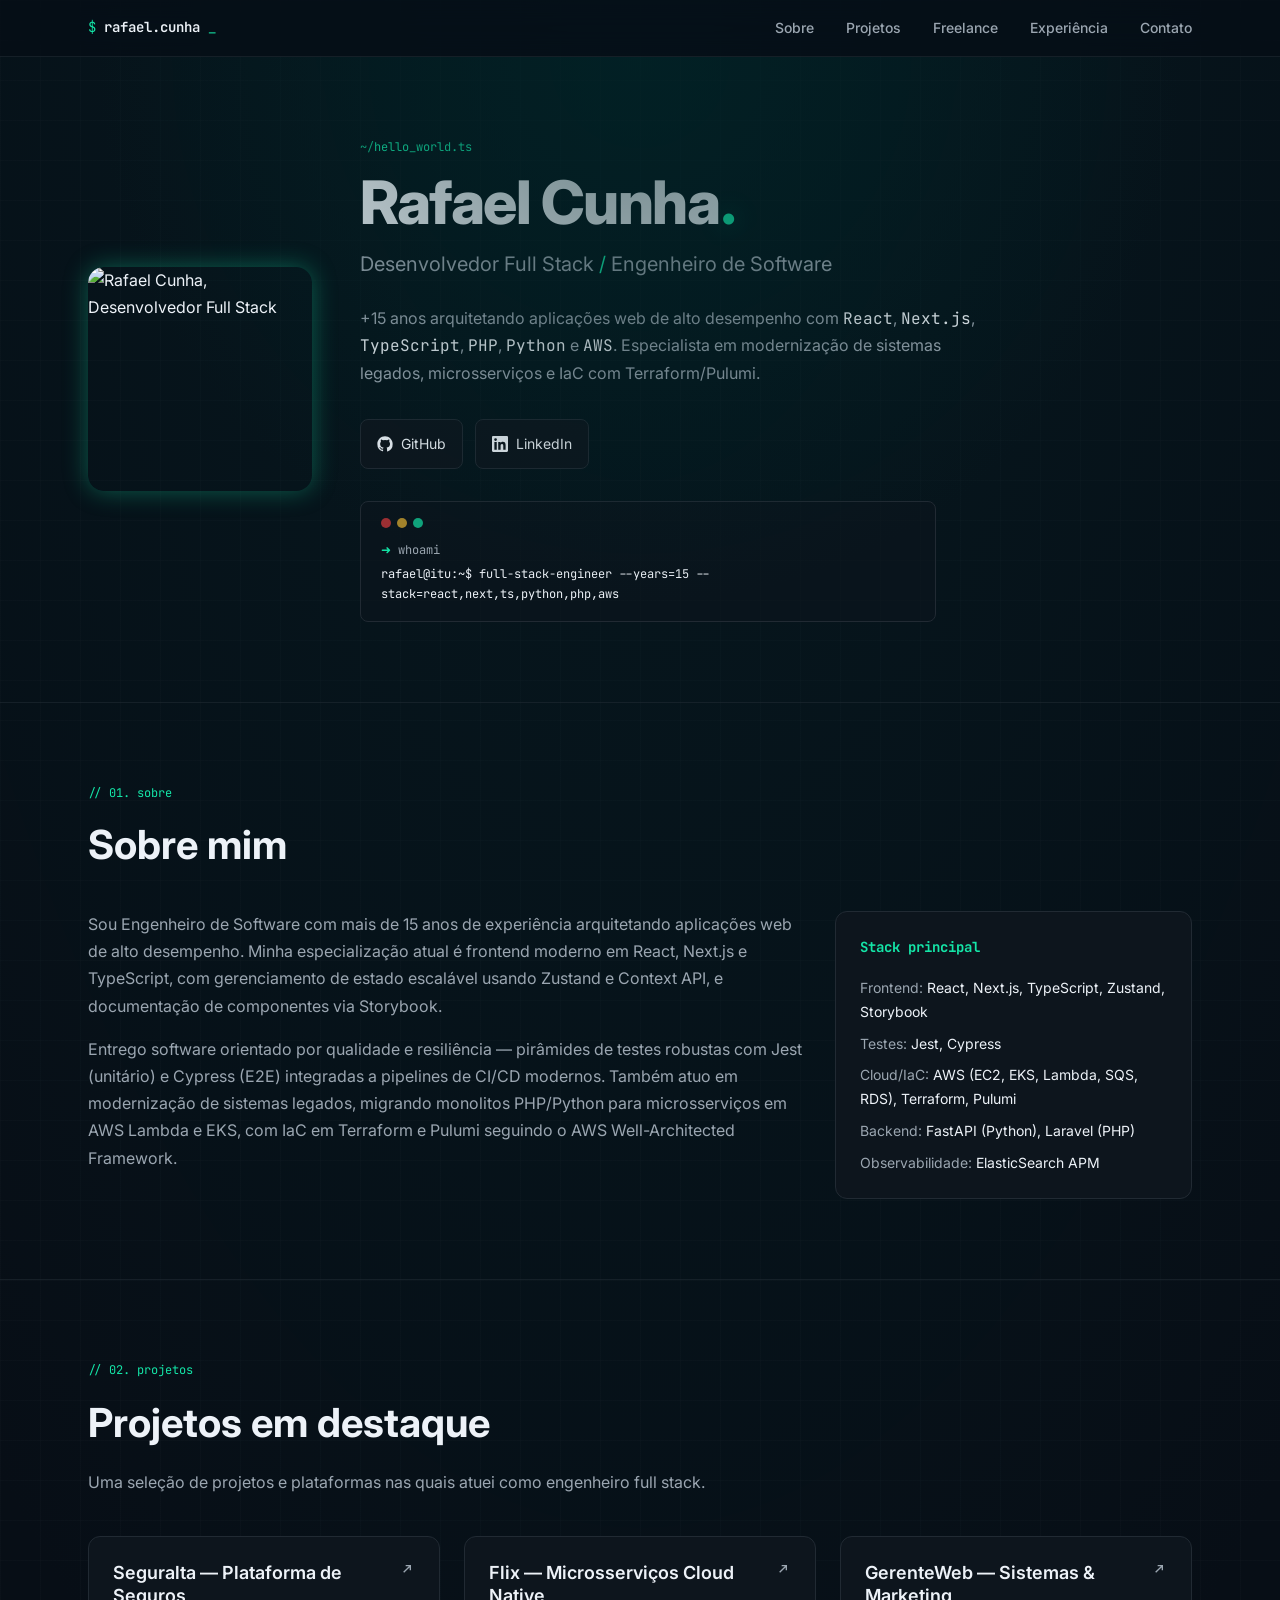
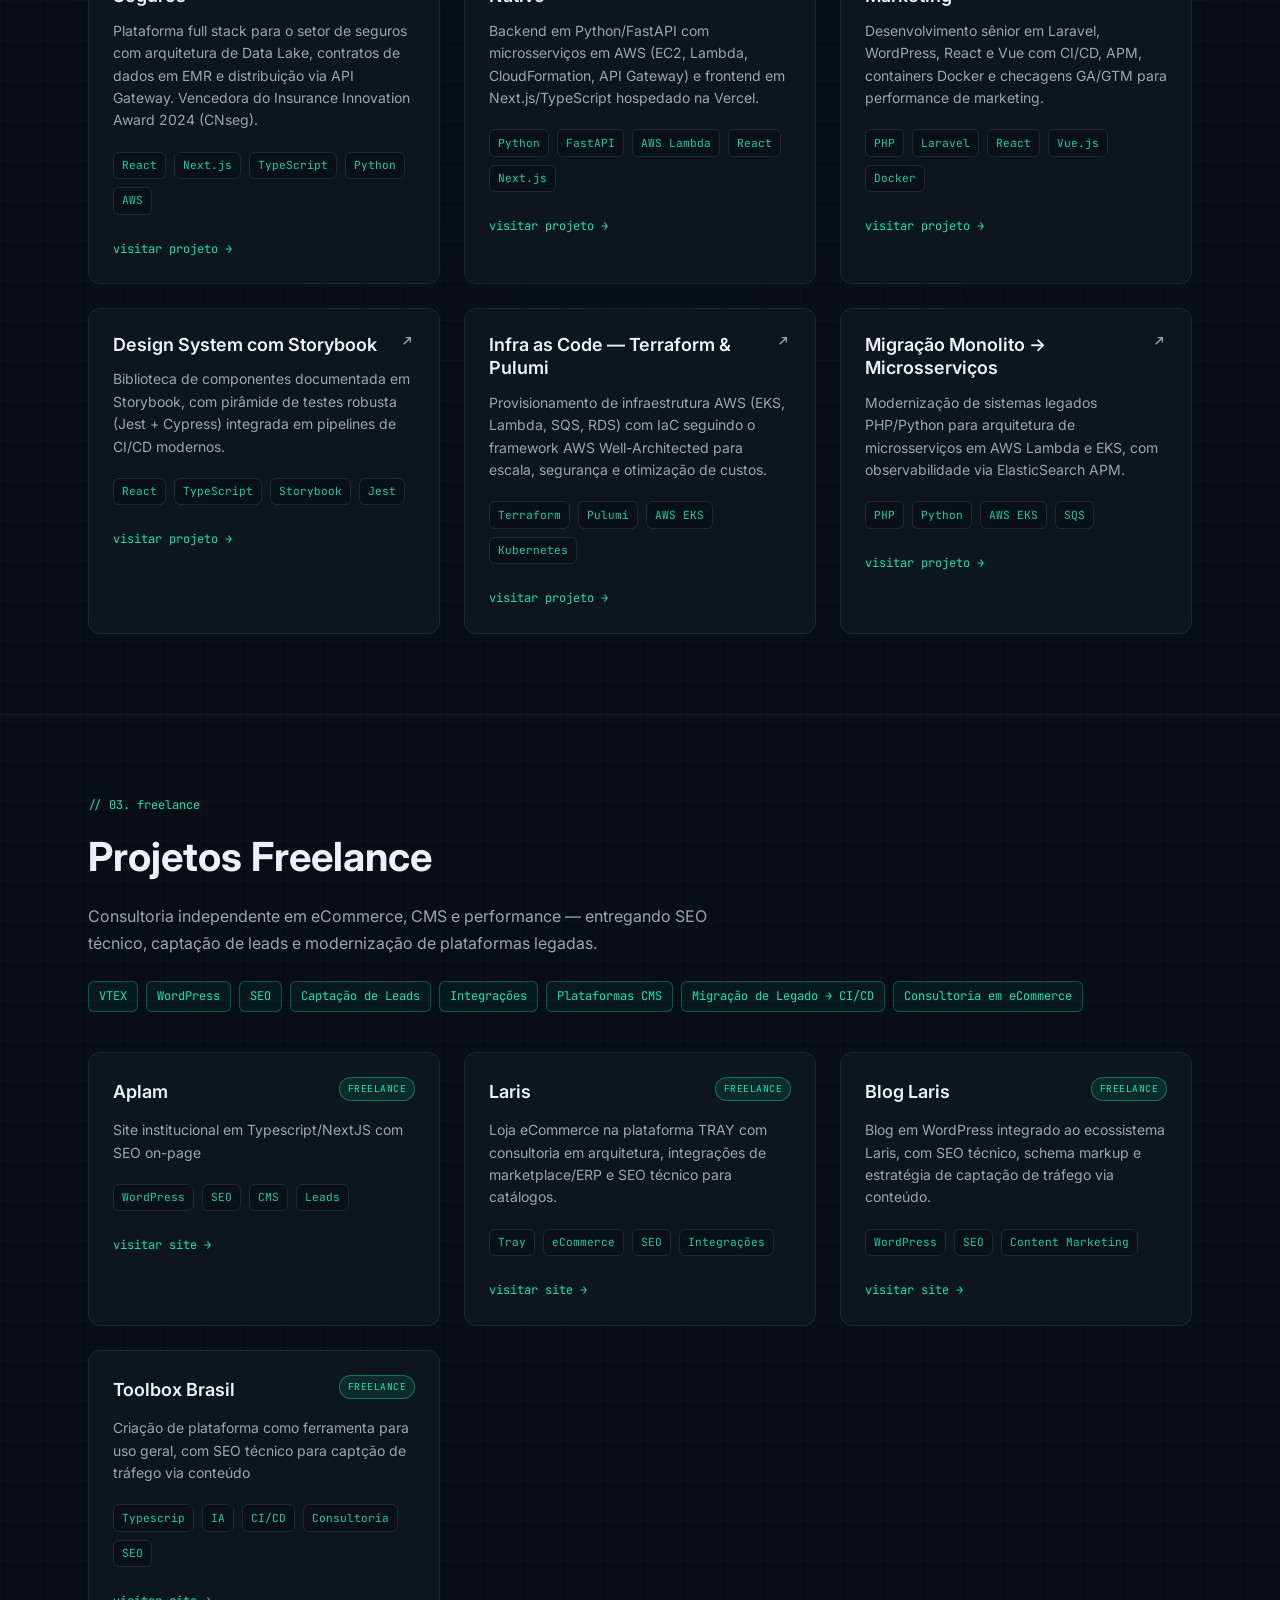
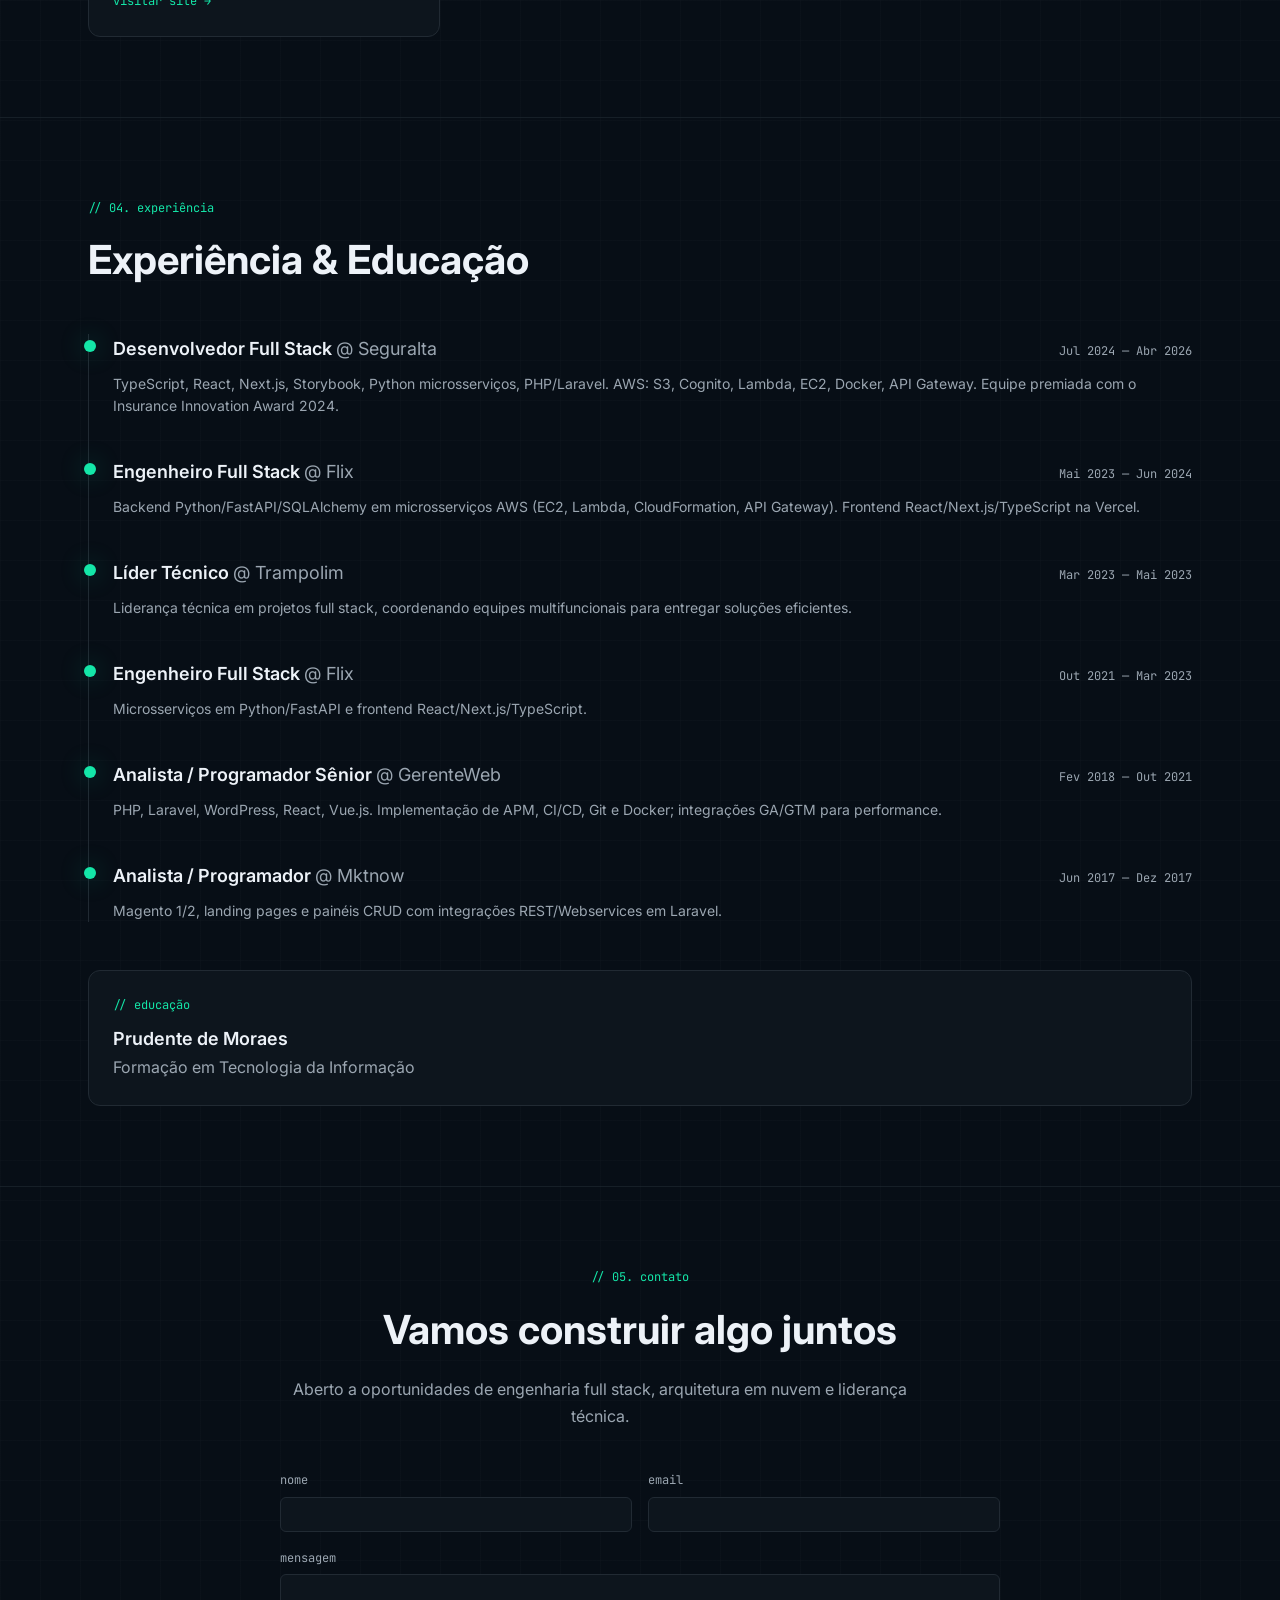
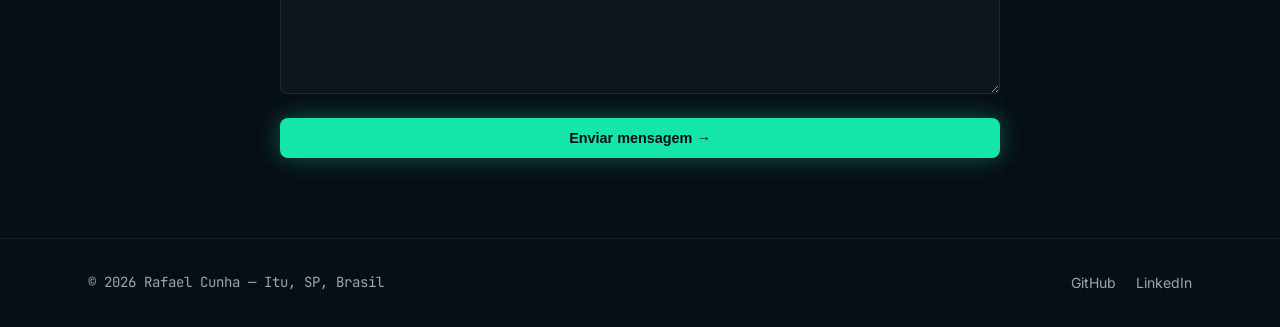
==== index.html @ 3c431b69 "Initial site" ====
<!DOCTYPE html>
<html lang="pt-BR">
<head>
  <meta charset="UTF-8" />
  <meta name="viewport" content="width=device-width, initial-scale=1.0" />
  <title>Rafael Cunha — Desenvolvedor Full Stack &amp; Engenheiro de Software</title>
  <meta name="description" content="+15 anos arquitetando aplicações web de alto desempenho com React, Next.js, TypeScript, Python e AWS. Especialista em modernização de sistemas legados, microsserviços e IaC com Terraform/Pulumi." />
  <meta property="og:image" content="https://nexus-port-ace.lovable.app/__l5e/assets-v1/9251e0b9-2730-4624-bc00-49ea01134260/rafael-cunha.jpg" />
  <meta name="twitter:image" content="https://nexus-port-ace.lovable.app/__l5e/assets-v1/9251e0b9-2730-4624-bc00-49ea01134260/rafael-cunha.jpg" />
  <link rel="canonical" href="/" />
  <link rel="icon" href="favicon.ico" />
  <link rel="preconnect" href="https://fonts.googleapis.com" />
  <link rel="preconnect" href="https://fonts.gstatic.com" crossorigin />
  <link href="https://fonts.googleapis.com/css2?family=JetBrains+Mono:wght@400;500;700&family=Inter:wght@300;400;500;600;700;800&display=swap" rel="stylesheet" />
  <link rel="stylesheet" href="styles.css" />
  <script type="application/ld+json">
  {
    "@context": "https://schema.org",
    "@type": "Person",
    "name": "Rafael Cunha",
    "jobTitle": "Desenvolvedor Full Stack / Engenheiro de Software",
    "image": "https://nexus-port-ace.lovable.app/__l5e/assets-v1/9251e0b9-2730-4624-bc00-49ea01134260/rafael-cunha.jpg",
    "address": {"@type": "PostalAddress", "addressLocality": "Itu", "addressRegion": "SP", "addressCountry": "BR"},
    "email": "silici0@gmail.com",
    "url": "/",
    "sameAs": ["https://github.com/silici0", "https://www.linkedin.com/in/rafael-cunha"],
    "knowsAbout": ["React", "Next.js", "TypeScript", "Python", "AWS", "Microsserviços", "Node.js", "PHP"]
  }
  </script>
</head>
<body>
  <!-- NAV -->
  <header class="navbar">
    <div class="nav-container">
      <a href="#top" class="nav-logo">
        <span class="nav-logo-dollar">$</span>
        <span class="nav-logo-name">rafael.cunha</span>
        <span class="nav-logo-cursor">_</span>
      </a>
      <nav class="nav-links" aria-label="Navegação principal">
        <a href="#about">Sobre</a>
        <a href="#projects">Projetos</a>
        <a href="#freelance">Freelance</a>
        <a href="#experience">Experiência</a>
        <a href="#contact">Contato</a>
      </nav>
      <!-- <a href="https://nexus-port-ace.lovable.app/__l5e/assets-v1/287a3325-c8ca-4fb8-a0b3-01c204d91467/rafael-cunha-cv.pdf" download="rafael-cunha-cv.pdf" class="nav-cv">$ curl cv.pdf</a> -->
      <button class="nav-toggle" aria-label="Abrir menu" aria-expanded="false">
        <span></span><span></span><span></span>
      </button>
    </div>
  </header>

  <!-- HERO -->
  <section id="top" class="hero">
    <div class="hero-gradient"></div>
    <div class="hero-container">
      <div class="hero-avatar">
        <img src="https://nexus-port-ace.lovable.app/__l5e/assets-v1/9251e0b9-2730-4624-bc00-49ea01134260/rafael-cunha.jpg" alt="Rafael Cunha, Desenvolvedor Full Stack" width="224" height="224" loading="eager" />
      </div>
      <div class="hero-content">
        <p class="hero-file"><span class="opacity-60">~/</span>hello_world.ts</p>
        <h1 class="hero-title">Rafael Cunha<span class="hero-dot">.</span></h1>
        <h2 class="hero-subtitle">Desenvolvedor Full Stack <span class="text-primary">/</span> Engenheiro de Software</h2>
        <p class="hero-description">
          +15 anos arquitetando aplicações web de alto desempenho com
          <span class="mono-highlight">React</span>,
          <span class="mono-highlight">Next.js</span>,
          <span class="mono-highlight">TypeScript</span>,
          <span class="mono-highlight">PHP</span>,
          <span class="mono-highlight">Python</span> e
          <span class="mono-highlight">AWS</span>. Especialista em modernização de
          sistemas legados, microsserviços e IaC com Terraform/Pulumi.
        </p>
        <div class="hero-actions">
          <!-- <a href="https://nexus-port-ace.lovable.app/__l5e/assets-v1/287a3325-c8ca-4fb8-a0b3-01c204d91467/rafael-cunha-cv.pdf" download="rafael-cunha-cv.pdf" class="btn-primary">
            <svg viewBox="0 0 24 24" fill="none" stroke="currentColor" stroke-width="2.5" class="icon"><path d="M12 3v12m0 0l-4-4m4 4l4-4M4 21h16"/></svg>
            Baixar CV
          </a> -->
          <a href="https://github.com/silici0" target="_blank" rel="noopener" class="btn-outline" aria-label="Perfil no GitHub">
            <svg viewBox="0 0 24 24" fill="currentColor" class="icon"><path d="M12 .5C5.65.5.5 5.65.5 12a11.5 11.5 0 0 0 7.86 10.92c.57.1.78-.25.78-.55v-2c-3.2.7-3.87-1.36-3.87-1.36-.53-1.34-1.29-1.7-1.29-1.7-1.06-.72.08-.7.08-.7 1.17.08 1.78 1.2 1.78 1.2 1.04 1.78 2.72 1.27 3.38.97.1-.75.4-1.27.74-1.56-2.55-.29-5.24-1.28-5.24-5.7 0-1.26.45-2.28 1.2-3.08-.12-.3-.52-1.48.1-3.08 0 0 .98-.31 3.2 1.18a11 11 0 0 1 5.83 0c2.22-1.5 3.2-1.18 3.2-1.18.62 1.6.22 2.78.1 3.08.75.8 1.2 1.82 1.2 3.08 0 4.43-2.7 5.4-5.26 5.69.41.36.78 1.06.78 2.14v3.17c0 .3.2.66.79.55A11.5 11.5 0 0 0 23.5 12C23.5 5.65 18.35.5 12 .5z"/></svg>
            GitHub
          </a>
          <a href="https://www.linkedin.com/in/rafael-cunha" target="_blank" rel="noopener" class="btn-outline" aria-label="Perfil no LinkedIn">
            <svg viewBox="0 0 24 24" fill="currentColor" class="icon"><path d="M20.45 20.45h-3.55v-5.57c0-1.33-.02-3.04-1.85-3.04-1.86 0-2.15 1.45-2.15 2.95v5.66H9.35V9h3.4v1.56h.05c.47-.9 1.63-1.85 3.36-1.85 3.6 0 4.26 2.37 4.26 5.45v6.29zM5.34 7.43a2.06 2.06 0 1 1 0-4.12 2.06 2.06 0 0 1 0 4.12zM7.12 20.45H3.56V9h3.56v11.45zM22.22 0H1.77C.79 0 0 .77 0 1.72v20.56C0 23.23.79 24 1.77 24h20.45c.98 0 1.78-.77 1.78-1.72V1.72C24 .77 23.2 0 22.22 0z"/></svg>
            LinkedIn
          </a>
        </div>
        <div class="hero-terminal">
          <div class="terminal-dots">
            <span class="dot-red"></span>
            <span class="dot-yellow"></span>
            <span class="dot-green"></span>
          </div>
          <p class="terminal-line"><span class="text-primary">➜</span> whoami</p>
          <p class="terminal-output">rafael@itu:~$ full-stack-engineer --years=15 --stack=react,next,ts,python,php,aws</p>
        </div>
      </div>
    </div>
  </section>

  <!-- ABOUT -->
  <section id="about" class="section">
    <div class="container">
      <p class="section-number">// 01. sobre</p>
      <h2 class="section-title">Sobre mim</h2>
      <div class="about-grid">
        <article class="about-text">
          <p>Sou Engenheiro de Software com mais de 15 anos de experiência arquitetando aplicações web de alto desempenho. Minha especialização atual é frontend moderno em React, Next.js e TypeScript, com gerenciamento de estado escalável usando Zustand e Context API, e documentação de componentes via Storybook.</p>
          <p>Entrego software orientado por qualidade e resiliência — pirâmides de testes robustas com Jest (unitário) e Cypress (E2E) integradas a pipelines de CI/CD modernos. Também atuo em modernização de sistemas legados, migrando monolitos PHP/Python para microsserviços em AWS Lambda e EKS, com IaC em Terraform e Pulumi seguindo o AWS Well-Architected Framework.</p>
        </article>
        <aside class="stack-card">
          <h3 class="stack-title">Stack principal</h3>
          <ul class="stack-list">
            <li><span class="stack-label">Frontend:</span> React, Next.js, TypeScript, Zustand, Storybook</li>
            <li><span class="stack-label">Testes:</span> Jest, Cypress</li>
            <li><span class="stack-label">Cloud/IaC:</span> AWS (EC2, EKS, Lambda, SQS, RDS), Terraform, Pulumi</li>
            <li><span class="stack-label">Backend:</span> FastAPI (Python), Laravel (PHP)</li>
            <li><span class="stack-label">Observabilidade:</span> ElasticSearch APM</li>
          </ul>
        </aside>
      </div>
    </div>
  </section>

  <!-- PROJECTS -->
  <section id="projects" class="section">
    <div class="container">
      <p class="section-number">// 02. projetos</p>
      <h2 class="section-title">Projetos em destaque</h2>
      <p class="section-desc">Uma seleção de projetos e plataformas nas quais atuei como engenheiro full stack.</p>
      <div class="projects-grid">
      </div>
    </div>
  </section>

  <!-- FREELANCE -->
  <section id="freelance" class="section">
    <div class="container">
      <p class="section-number">// 03. freelance</p>
      <div class="freelance-header">
        <div>
          <h2 class="section-title">Projetos Freelance</h2>
          <p class="section-desc">Consultoria independente em eCommerce, CMS e performance — entregando SEO técnico, captação de leads e modernização de plataformas legadas.</p>
        </div>
        <ul class="skill-pills">
          <li>VTEX</li><li>WordPress</li><li>SEO</li><li>Captação de Leads</li>
          <li>Integrações</li><li>Plataformas CMS</li><li>Migração de Legado → CI/CD</li><li>Consultoria em eCommerce</li>
        </ul>
      </div>
      <div class="freelance-grid">
      </div>
    </div>
  </section>

  <!-- EXPERIENCE -->
  <section id="experience" class="section">
    <div class="container">
      <p class="section-number">// 04. experiência</p>
      <div class="experience-header">
        <h2 class="section-title">Experiência &amp; Educação</h2>
        <!-- <a href="https://nexus-port-ace.lovable.app/__l5e/assets-v1/287a3325-c8ca-4fb8-a0b3-01c204d91467/rafael-cunha-cv.pdf" download="rafael-cunha-cv.pdf" class="btn-cv-download">↓ Baixar CV completo</a> -->
      </div>
      <ol class="timeline">
      </ol>
      <div class="education-card">
        <p class="section-number">// educação</p>
        <h3>Prudente de Moraes</h3>
        <p class="text-muted">Formação em Tecnologia da Informação</p>
      </div>
    </div>
  </section>

  <!-- CONTACT -->
  <section id="contact" class="section section-contact">
    <div class="container container-narrow">
      <p class="section-number">// 05. contato</p>
      <h2 class="section-title">Vamos construir algo juntos</h2>
      <p class="section-desc">Aberto a oportunidades de engenharia full stack, arquitetura em nuvem e liderança técnica.</p>
      
      <form class="contact-form" action="https://api.web3forms.com/submit" method="post" >
          <input type="hidden" name="access_key" value="7bcf4b73-7d0d-4787-9f6f-15a543f6ac5e">
        <div class="form-row">
          <label class="form-group">
            <span class="form-label">nome</span>
            <input type="text" name="name" required />
          </label>
          <label class="form-group">
            <span class="form-label">email</span>
            <input type="email" name="email" required />
          </label>
        </div>
        <label class="form-group">
          <span class="form-label">mensagem</span>
          <textarea name="message" rows="5" required></textarea>
        </label>
        <button type="submit" class="btn-primary btn-submit">Enviar mensagem →</button>
      </form>
    </div>
  </section>

  <!-- FOOTER -->
  <footer class="footer">
    <div class="container footer-content">
      <p class="footer-copy">© 2026 Rafael Cunha — Itu, SP, Brasil</p>
      <div class="footer-links">
        <a href="https://github.com/silici0" target="_blank" rel="noopener">GitHub</a>
        <a href="https://www.linkedin.com/in/rafael-cunha" target="_blank" rel="noopener">LinkedIn</a>
      </div>
    </div>
  </footer>

  <script src="script.js"></script>
</body>
</html>
---- styles.css ----
/* ===== Reset ===== */
*, *::before, *::after { margin: 0; padding: 0; box-sizing: border-box; }

/* ===== Design Tokens (from Lovable source) ===== */
:root {
  --radius: 0.75rem;
  --background: oklch(0.16 0.02 250);
  --foreground: oklch(0.96 0.01 250);
  --card: oklch(0.19 0.02 250);
  --card-foreground: oklch(0.96 0.01 250);
  --muted: oklch(0.24 0.02 250);
  --muted-foreground: oklch(0.72 0.02 250);
  --primary: oklch(0.82 0.17 165);
  --primary-foreground: oklch(0.16 0.02 250);
  --accent: oklch(0.72 0.15 220);
  --accent-foreground: oklch(0.16 0.02 250);
  --border: oklch(0.28 0.02 250);
  --ring: oklch(0.82 0.17 165);

  --glow-primary: 0 0 24px oklch(0.82 0.17 165 / 0.35);
  --glow-soft: 0 0 60px oklch(0.82 0.17 165 / 0.15);
  --gradient-hero: radial-gradient(ellipse at top, oklch(0.24 0.05 200 / 0.6), transparent 60%);

  --font-mono: 'JetBrains Mono', ui-monospace, SFMono-Regular, Menlo, monospace;
  --font-sans: 'Inter', ui-sans-serif, system-ui, sans-serif;
  --max-width: 72rem;
}

/* ===== Base ===== */
html { scroll-behavior: smooth; }

body {
  background-color: var(--background);
  color: var(--foreground);
  font-family: var(--font-sans);
  line-height: 1.7;
  -webkit-font-smoothing: antialiased;
  background-image:
    radial-gradient(ellipse 80% 50% at 50% -10%, oklch(0.28 0.06 200 / 0.35), transparent),
    linear-gradient(oklch(1 0 0 / 0.015) 1px, transparent 1px),
    linear-gradient(90deg, oklch(1 0 0 / 0.015) 1px, transparent 1px);
  background-size: auto, 40px 40px, 40px 40px;
}

::selection { background: oklch(0.82 0.17 165 / 0.3); }

a { color: var(--primary); text-decoration: none; transition: color 0.2s; }
a:hover { color: oklch(0.90 0.14 165); }

img { max-width: 100%; display: block; }

/* ===== Utilities ===== */
.container { max-width: var(--max-width); margin: 0 auto; padding: 0 1.5rem; }
.container-narrow { max-width: 48rem; }
.text-primary { color: var(--primary); }
.text-muted { color: var(--muted-foreground); }
.opacity-60 { opacity: 0.6; }

.icon { width: 1rem; height: 1rem; display: inline-block; vertical-align: middle; }

/* ===== NAV ===== */
.navbar {
  position: sticky;
  top: 0;
  z-index: 40;
  border-bottom: 1px solid oklch(0.28 0.02 250 / 0.6);
  background: oklch(0.16 0.02 250 / 0.7);
  backdrop-filter: blur(16px);
  -webkit-backdrop-filter: blur(16px);
}

.nav-container {
  max-width: var(--max-width);
  margin: 0 auto;
  padding: 1rem 1.5rem;
  display: flex;
  align-items: center;
  justify-content: space-between;
}

.nav-logo {
  display: flex;
  align-items: center;
  gap: 0.5rem;
  font-family: var(--font-mono);
  font-size: 0.875rem;
  color: var(--foreground);
}

.nav-logo-dollar { color: var(--primary); }
.nav-logo-name { font-weight: 600; }
.nav-logo-cursor { color: var(--primary); animation: blink 1.2s infinite; }

@keyframes blink {
  0%, 100% { opacity: 1; }
  50% { opacity: 0; }
}

.nav-links {
  display: flex;
  gap: 2rem;
}

.nav-links a {
  color: var(--muted-foreground);
  font-size: 0.875rem;
  font-weight: 500;
  transition: color 0.2s;
}
.nav-links a:hover { color: var(--foreground); }

.nav-cv {
  display: inline-block;
  font-family: var(--font-mono);
  font-size: 0.75rem;
  color: var(--primary);
  border: 1px solid oklch(0.82 0.17 165 / 0.4);
  background: oklch(0.82 0.17 165 / 0.1);
  padding: 0.375rem 0.75rem;
  border-radius: 0.375rem;
  box-shadow: var(--glow-primary);
  transition: background 0.2s;
}
.nav-cv:hover { background: oklch(0.82 0.17 165 / 0.2); color: var(--primary); }

.nav-toggle {
  display: none;
  flex-direction: column;
  gap: 5px;
  background: none;
  border: none;
  cursor: pointer;
  padding: 4px;
}
.nav-toggle span {
  width: 22px;
  height: 2px;
  background: var(--foreground);
  border-radius: 2px;
  transition: 0.3s;
}

/* ===== HERO ===== */
.hero {
  position: relative;
  overflow: hidden;
}

.hero-gradient {
  pointer-events: none;
  position: absolute;
  inset: 0;
  background: var(--gradient-hero);
}

.hero-container {
  max-width: var(--max-width);
  margin: 0 auto;
  padding: 5rem 1.5rem 5rem;
  display: grid;
  grid-template-columns: auto 1fr;
  gap: 3rem;
  align-items: center;
}

.hero-avatar {
  position: relative;
  width: 14rem;
  height: 14rem;
  border-radius: 1rem;
  overflow: hidden;
  box-shadow: var(--glow-primary);
  flex-shrink: 0;
}

.hero-avatar::before {
  content: "";
  position: absolute;
  inset: -1px;
  border-radius: inherit;
  padding: 1px;
  background: linear-gradient(135deg, oklch(0.82 0.17 165 / 0.6), oklch(0.72 0.15 220 / 0.2) 40%, transparent 70%);
  -webkit-mask: linear-gradient(#000 0 0) content-box, linear-gradient(#000 0 0);
  -webkit-mask-composite: xor;
  mask-composite: exclude;
  pointer-events: none;
  z-index: 1;
}

.hero-avatar img {
  width: 100%;
  height: 100%;
  object-fit: cover;
}

.hero-file {
  font-family: var(--font-mono);
  font-size: 0.75rem;
  color: var(--primary);
  margin-bottom: 0.75rem;
}

.hero-title {
  font-size: clamp(2.5rem, 5vw, 3.75rem);
  font-weight: 800;
  letter-spacing: -0.025em;
  line-height: 1.1;
}

.hero-dot {
  color: var(--primary);
  margin-left: 0.125rem;
  text-shadow: 0 0 24px oklch(0.82 0.17 165 / 0.4);
}

.hero-subtitle {
  margin-top: 0.75rem;
  font-size: clamp(1rem, 2vw, 1.25rem);
  font-weight: 400;
  color: var(--muted-foreground);
}

.hero-description {
  margin-top: 1.5rem;
  max-width: 40rem;
  color: var(--muted-foreground);
  font-size: 1rem;
}

.mono-highlight {
  font-family: var(--font-mono);
  color: var(--foreground);
}

.hero-actions {
  margin-top: 2rem;
  display: flex;
  flex-wrap: wrap;
  align-items: center;
  gap: 0.75rem;
}

.btn-primary {
  display: inline-flex;
  align-items: center;
  gap: 0.5rem;
  background: var(--primary);
  color: var(--primary-foreground);
  font-weight: 600;
  padding: 0.75rem 1.25rem;
  border-radius: 0.5rem;
  box-shadow: var(--glow-primary);
  transition: filter 0.2s, transform 0.2s;
  border: none;
  cursor: pointer;
  font-size: 0.9rem;
}
.btn-primary:hover { filter: brightness(1.1); transform: translateY(-1px); color: var(--primary-foreground); }

.btn-outline {
  display: inline-flex;
  align-items: center;
  gap: 0.5rem;
  border: 1px solid var(--border);
  background: var(--card);
  color: var(--foreground);
  font-size: 0.875rem;
  padding: 0.75rem 1rem;
  border-radius: 0.5rem;
  transition: border-color 0.2s, transform 0.2s;
}
.btn-outline:hover { border-color: oklch(0.82 0.17 165 / 0.6); transform: translateY(-1px); color: var(--foreground); }

.hero-terminal {
  margin-top: 2rem;
  max-width: 36rem;
  border: 1px solid var(--border);
  background: oklch(0.19 0.02 250 / 0.6);
  border-radius: 0.5rem;
  padding: 1rem 1.25rem;
  font-family: var(--font-mono);
  font-size: 0.75rem;
  color: var(--muted-foreground);
}

.terminal-dots {
  display: flex;
  gap: 6px;
  margin-bottom: 0.75rem;
}
.dot-red { width: 10px; height: 10px; border-radius: 50%; background: oklch(0.6 0.2 25 / 0.7); }
.dot-yellow { width: 10px; height: 10px; border-radius: 50%; background: oklch(0.8 0.15 85 / 0.7); }
.dot-green { width: 10px; height: 10px; border-radius: 50%; background: oklch(0.82 0.17 165 / 0.7); }

.terminal-line { margin-bottom: 0.25rem; }
.terminal-output { color: var(--foreground); }

/* ===== SECTIONS ===== */
.section {
  padding: 5rem 0;
  border-top: 1px solid oklch(0.28 0.02 250 / 0.6);
}

.section-contact { text-align: center; }

.section-number {
  font-family: var(--font-mono);
  font-size: 0.75rem;
  color: var(--primary);
}

.section-title {
  margin-top: 0.5rem;
  font-size: clamp(1.8rem, 4vw, 2.5rem);
  font-weight: 700;
}

.section-desc {
  margin-top: 0.75rem;
  max-width: 40rem;
  color: var(--muted-foreground);
}

/* ===== ABOUT ===== */
.about-grid {
  margin-top: 2rem;
  display: grid;
  gap: 2rem;
  grid-template-columns: 2fr 1fr;
}

.about-text p {
  color: var(--muted-foreground);
  margin-bottom: 1rem;
}

.stack-card {
  border: 1px solid var(--border);
  background: var(--card);
  border-radius: 0.75rem;
  padding: 1.5rem;
}

.stack-title {
  font-family: var(--font-mono);
  font-size: 0.875rem;
  color: var(--primary);
  margin-bottom: 1rem;
}

.stack-list {
  list-style: none;
  display: flex;
  flex-direction: column;
  gap: 0.5rem;
  font-size: 0.875rem;
}

.stack-label { color: var(--muted-foreground); }

/* ===== PROJECTS ===== */
.projects-grid {
  margin-top: 2.5rem;
  display: grid;
  gap: 1.5rem;
  grid-template-columns: repeat(auto-fill, minmax(300px, 1fr));
}

.project-card {
  position: relative;
  display: flex;
  flex-direction: column;
  border: 1px solid var(--border);
  background: var(--card);
  border-radius: 0.75rem;
  padding: 1.5rem;
  transition: transform 0.2s, box-shadow 0.2s;
}

.project-card::before {
  content: "";
  position: absolute;
  inset: -1px;
  border-radius: inherit;
  padding: 1px;
  background: linear-gradient(135deg, oklch(0.82 0.17 165 / 0.6), oklch(0.72 0.15 220 / 0.2) 40%, transparent 70%);
  -webkit-mask: linear-gradient(#000 0 0) content-box, linear-gradient(#000 0 0);
  -webkit-mask-composite: xor;
  mask-composite: exclude;
  pointer-events: none;
  opacity: 0;
  transition: opacity 0.2s;
}

.project-card:hover {
  transform: translateY(-4px);
  box-shadow: var(--glow-primary);
}
.project-card:hover::before { opacity: 1; }

.project-card-header {
  display: flex;
  justify-content: space-between;
  align-items: flex-start;
  gap: 0.75rem;
}

.project-card-header h3 {
  font-size: 1.125rem;
  font-weight: 600;
  line-height: 1.3;
}

.project-card-header h3 a { color: var(--foreground); }
.project-card-header h3 a:hover { color: var(--primary); }

.project-card-arrow {
  width: 1rem;
  height: 1rem;
  color: var(--muted-foreground);
  flex-shrink: 0;
  transition: color 0.2s;
}
.project-card:hover .project-card-arrow { color: var(--primary); }

.project-card p {
  margin-top: 0.75rem;
  font-size: 0.875rem;
  color: var(--muted-foreground);
  line-height: 1.6;
}

.project-tags {
  margin-top: 1.25rem;
  display: flex;
  flex-wrap: wrap;
  gap: 0.5rem;
}

.project-tags span {
  font-family: var(--font-mono);
  font-size: 0.7rem;
  border: 1px solid var(--border);
  background: oklch(0.16 0.02 250 / 0.6);
  color: oklch(0.82 0.17 165 / 0.9);
  padding: 0.2rem 0.5rem;
  border-radius: 0.375rem;
}

.project-link {
  margin-top: 1.5rem;
  font-family: var(--font-mono);
  font-size: 0.75rem;
  color: var(--primary);
}
.project-link:hover { text-decoration: underline; }

/* ===== FREELANCE ===== */
.freelance-header {
  display: flex;
  flex-wrap: wrap;
  align-items: flex-end;
  justify-content: space-between;
  gap: 1.5rem;
}

.skill-pills {
  list-style: none;
  display: flex;
  flex-wrap: wrap;
  gap: 0.5rem;
}

.skill-pills li {
  font-family: var(--font-mono);
  font-size: 0.75rem;
  border: 1px solid oklch(0.82 0.17 165 / 0.3);
  background: oklch(0.82 0.17 165 / 0.05);
  color: var(--primary);
  padding: 0.25rem 0.625rem;
  border-radius: 0.375rem;
}

.freelance-grid {
  margin-top: 2.5rem;
  display: grid;
  gap: 1.5rem;
  grid-template-columns: repeat(auto-fill, minmax(300px, 1fr));
}

.freelance-card {
  position: relative;
  display: flex;
  flex-direction: column;
  border: 1px solid var(--border);
  background: var(--card);
  border-radius: 0.75rem;
  padding: 1.5rem;
  transition: transform 0.2s, box-shadow 0.2s;
}

.freelance-card::before {
  content: "";
  position: absolute;
  inset: -1px;
  border-radius: inherit;
  padding: 1px;
  background: linear-gradient(135deg, oklch(0.82 0.17 165 / 0.6), oklch(0.72 0.15 220 / 0.2) 40%, transparent 70%);
  -webkit-mask: linear-gradient(#000 0 0) content-box, linear-gradient(#000 0 0);
  -webkit-mask-composite: xor;
  mask-composite: exclude;
  pointer-events: none;
  opacity: 0;
  transition: opacity 0.2s;
}

.freelance-card:hover {
  transform: translateY(-4px);
  box-shadow: var(--glow-primary);
}
.freelance-card:hover::before { opacity: 1; }

.freelance-card-header {
  display: flex;
  justify-content: space-between;
  align-items: flex-start;
  gap: 0.75rem;
}

.freelance-card-header h3 {
  font-size: 1.125rem;
  font-weight: 600;
}

.freelance-card-header h3 a { color: var(--foreground); }
.freelance-card-header h3 a:hover { color: var(--primary); }

.freelance-badge {
  font-family: var(--font-mono);
  font-size: 0.6rem;
  text-transform: uppercase;
  letter-spacing: 0.05em;
  color: var(--primary);
  border: 1px solid oklch(0.82 0.17 165 / 0.4);
  background: oklch(0.82 0.17 165 / 0.1);
  padding: 0.2rem 0.5rem;
  border-radius: 999px;
  white-space: nowrap;
}

.freelance-card p {
  margin-top: 0.75rem;
  font-size: 0.875rem;
  color: var(--muted-foreground);
  line-height: 1.6;
}

/* ===== EXPERIENCE ===== */
.experience-header {
  display: flex;
  flex-wrap: wrap;
  align-items: flex-end;
  justify-content: space-between;
  gap: 1rem;
}

.btn-cv-download {
  display: inline-flex;
  align-items: center;
  gap: 0.5rem;
  font-family: var(--font-mono);
  font-size: 0.875rem;
  font-weight: 500;
  color: var(--primary);
  border: 1px solid oklch(0.82 0.17 165 / 0.4);
  background: oklch(0.82 0.17 165 / 0.1);
  padding: 0.5rem 1rem;
  border-radius: 0.375rem;
  transition: background 0.2s;
}
.btn-cv-download:hover { background: oklch(0.82 0.17 165 / 0.2); color: var(--primary); }

.timeline {
  position: relative;
  list-style: none;
  margin-top: 2.5rem;
  padding-left: 1.5rem;
  border-left: 1px solid var(--border);
}

.timeline-item {
  position: relative;
  padding-bottom: 2.5rem;
}
.timeline-item:last-child { padding-bottom: 0; }

.timeline-item::before {
  content: '';
  position: absolute;
  left: calc(-1.5rem - 5px);
  top: 6px;
  width: 12px;
  height: 12px;
  border-radius: 50%;
  background: var(--primary);
  box-shadow: var(--glow-primary);
}

.timeline-header {
  display: flex;
  flex-wrap: wrap;
  justify-content: space-between;
  align-items: baseline;
  gap: 0.5rem;
}

.timeline-header h3 {
  font-size: 1.125rem;
  font-weight: 600;
}

.timeline-company { color: var(--muted-foreground); font-weight: 400; }

.timeline-date {
  font-family: var(--font-mono);
  font-size: 0.75rem;
  color: var(--muted-foreground);
}

.timeline-item > p {
  margin-top: 0.5rem;
  font-size: 0.875rem;
  color: var(--muted-foreground);
  line-height: 1.6;
}

.education-card {
  margin-top: 3rem;
  border: 1px solid var(--border);
  background: var(--card);
  border-radius: 0.75rem;
  padding: 1.5rem;
}

.education-card h3 {
  margin-top: 0.5rem;
  font-size: 1.125rem;
  font-weight: 600;
}

/* ===== CONTACT ===== */
.contact-form {
  margin-top: 2.5rem;
  display: grid;
  gap: 1rem;
  text-align: left;
}

.form-row {
  display: grid;
  grid-template-columns: 1fr 1fr;
  gap: 1rem;
}

.form-group {
  display: grid;
  gap: 0.375rem;
}

.form-label {
  font-family: var(--font-mono);
  font-size: 0.75rem;
  color: var(--muted-foreground);
}

.form-group input,
.form-group textarea {
  width: 100%;
  background: var(--card);
  border: 1px solid var(--border);
  border-radius: 0.375rem;
  padding: 0.5rem 0.75rem;
  color: var(--foreground);
  font-family: var(--font-sans);
  font-size: 0.9rem;
  outline: none;
  transition: border-color 0.2s, box-shadow 0.2s;
}

.form-group input:focus,
.form-group textarea:focus {
  border-color: var(--primary);
  box-shadow: var(--glow-primary);
}

.form-group textarea { resize: vertical; min-height: 120px; }

.btn-submit { margin-top: 0.5rem; justify-content: center; }

.contact-alt {
  margin-top: 2rem;
  font-family: var(--font-mono);
  font-size: 0.875rem;
  color: var(--muted-foreground);
}

/* ===== FOOTER ===== */
.footer {
  border-top: 1px solid oklch(0.28 0.02 250 / 0.6);
  padding: 2rem 0;
}

.footer-content {
  display: flex;
  flex-wrap: wrap;
  justify-content: space-between;
  align-items: center;
  gap: 1rem;
}

.footer-copy {
  font-family: var(--font-mono);
  font-size: 0.875rem;
  color: var(--muted-foreground);
}

.footer-links {
  display: flex;
  gap: 1.25rem;
}

.footer-links a {
  font-size: 0.875rem;
  color: var(--muted-foreground);
}
.footer-links a:hover { color: var(--primary); }

/* ===== RESPONSIVE ===== */
@media (max-width: 768px) {
  .nav-links { display: none; }
  .nav-cv { display: none; }
  .nav-toggle { display: flex; }

  .nav-links.nav-open {
    display: flex;
    position: absolute;
    top: 100%;
    left: 0;
    right: 0;
    flex-direction: column;
    gap: 1rem;
    padding: 1.5rem;
    background: oklch(0.16 0.02 250 / 0.95);
    backdrop-filter: blur(16px);
    border-bottom: 1px solid var(--border);
  }

  .hero-container {
    grid-template-columns: 1fr;
    padding-top: 3rem;
    text-align: center;
  }

  .hero-avatar {
    width: 11rem;
    height: 11rem;
    margin: 0 auto;
  }

  .hero-actions { justify-content: center; }
  .hero-terminal { margin: 2rem auto 0; }

  .about-grid { grid-template-columns: 1fr; }

  .projects-grid,
  .freelance-grid { grid-template-columns: 1fr; }

  .freelance-header { flex-direction: column; align-items: flex-start; }

  .experience-header { flex-direction: column; align-items: flex-start; }

  .form-row { grid-template-columns: 1fr; }

  .footer-content { flex-direction: column; text-align: center; }
}

/* ===== Animations ===== */
@keyframes fadeInUp {
  from { opacity: 0; transform: translateY(20px); }
  to { opacity: 1; transform: translateY(0); }
}

.animate-in {
  opacity: 0;
  transform: translateY(20px);
  transition: opacity 0.6s ease, transform 0.6s ease;
}

.animate-in.visible {
  opacity: 1;
  transform: translateY(0);
}

/* Stagger delays */
.project-card:nth-child(1) .animate-in, .project-card.animate-in:nth-child(1) { transition-delay: 0.05s; }
.project-card:nth-child(2) .animate-in, .project-card.animate-in:nth-child(2) { transition-delay: 0.1s; }
.project-card:nth-child(3) .animate-in, .project-card.animate-in:nth-child(3) { transition-delay: 0.15s; }
.project-card:nth-child(4) .animate-in, .project-card.animate-in:nth-child(4) { transition-delay: 0.2s; }
.project-card:nth-child(5) .animate-in, .project-card.animate-in:nth-child(5) { transition-delay: 0.25s; }
.project-card:nth-child(6) .animate-in, .project-card.animate-in:nth-child(6) { transition-delay: 0.3s; }

/* Active nav link */
.nav-links a.active {
  color: var(--foreground);
}
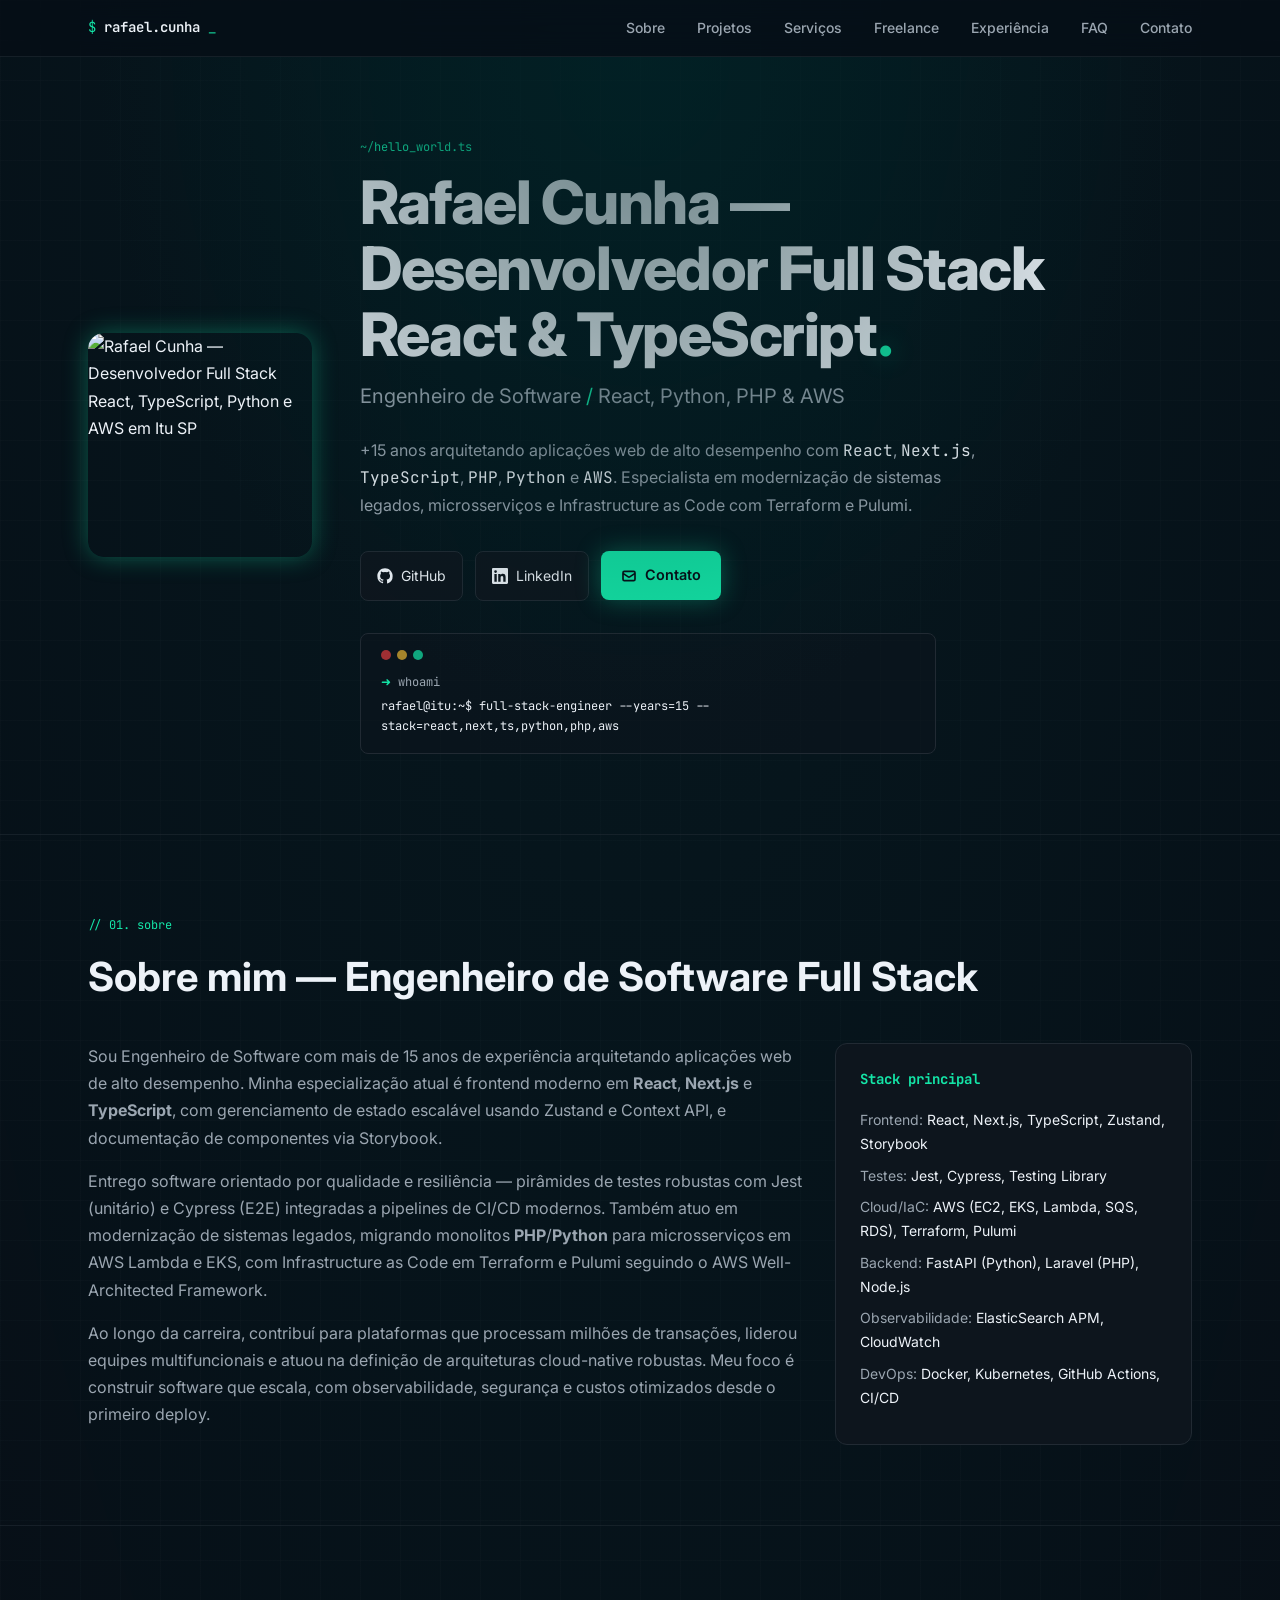
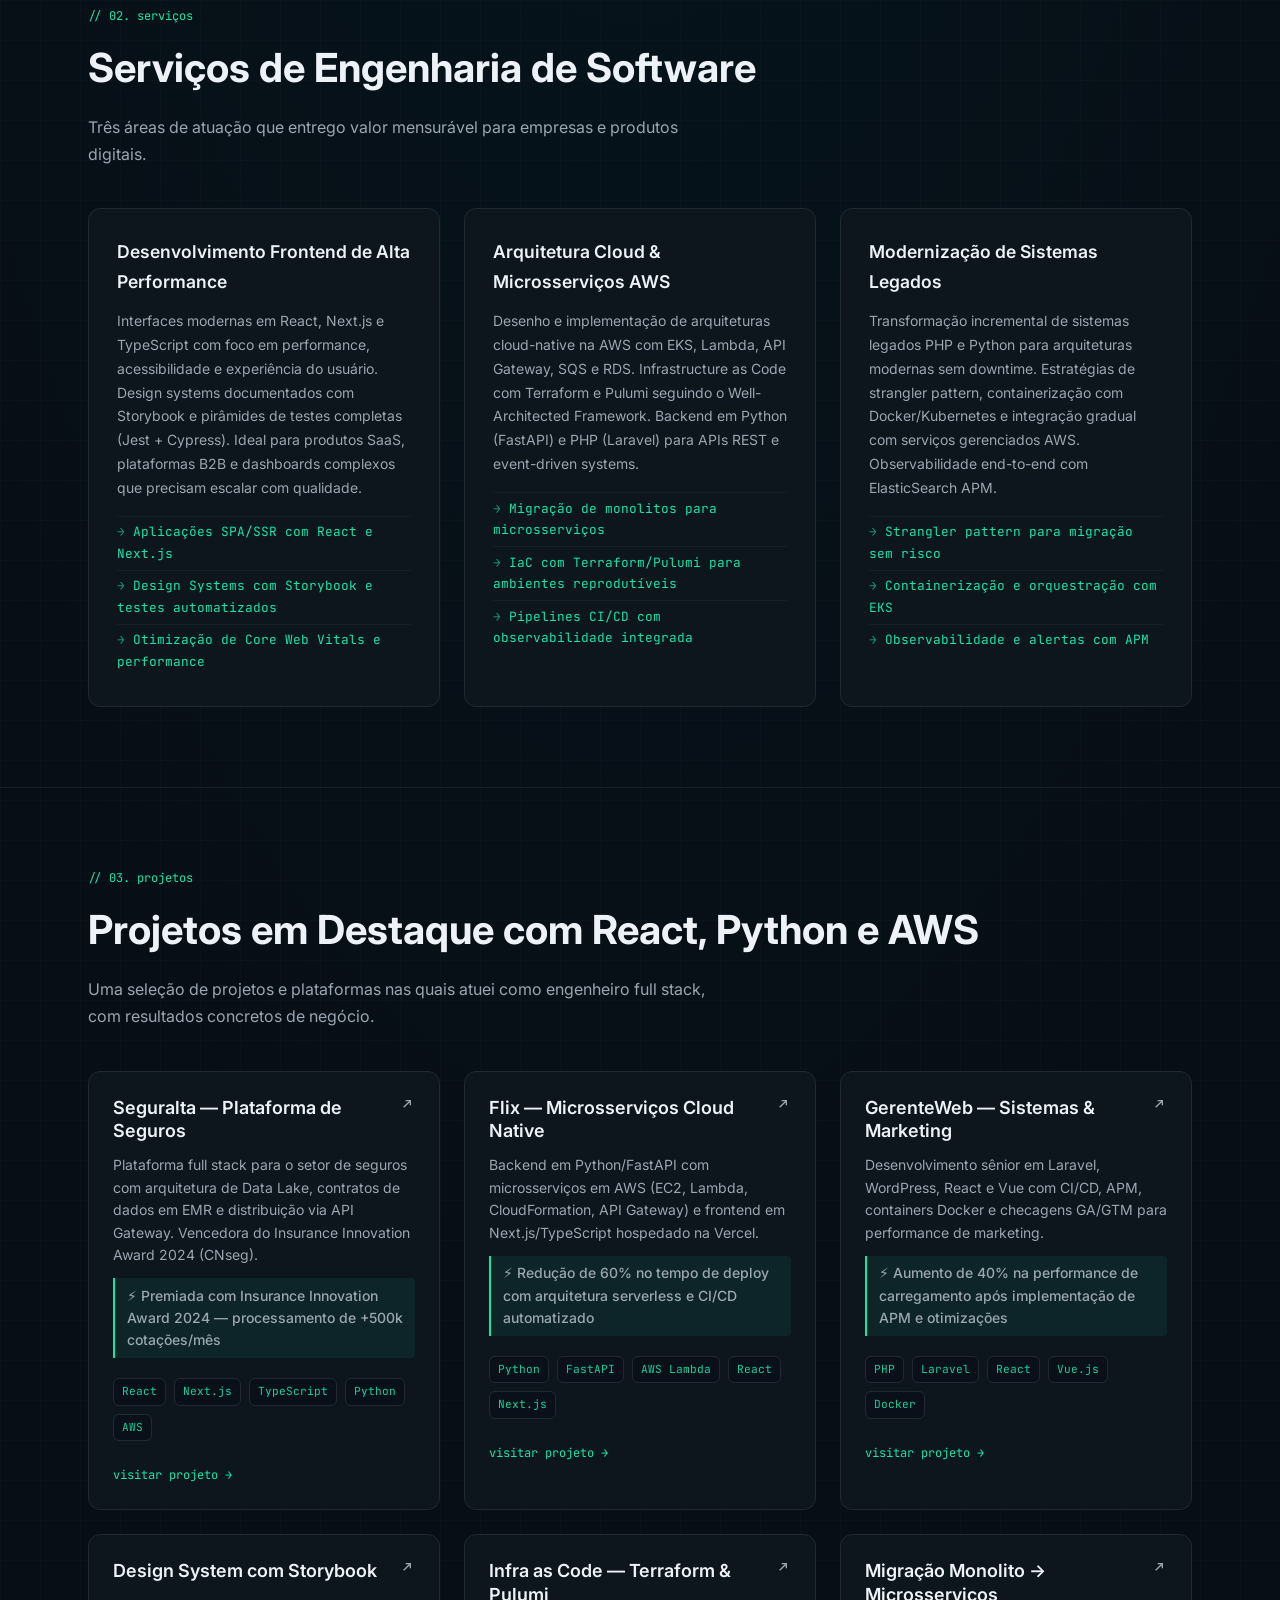
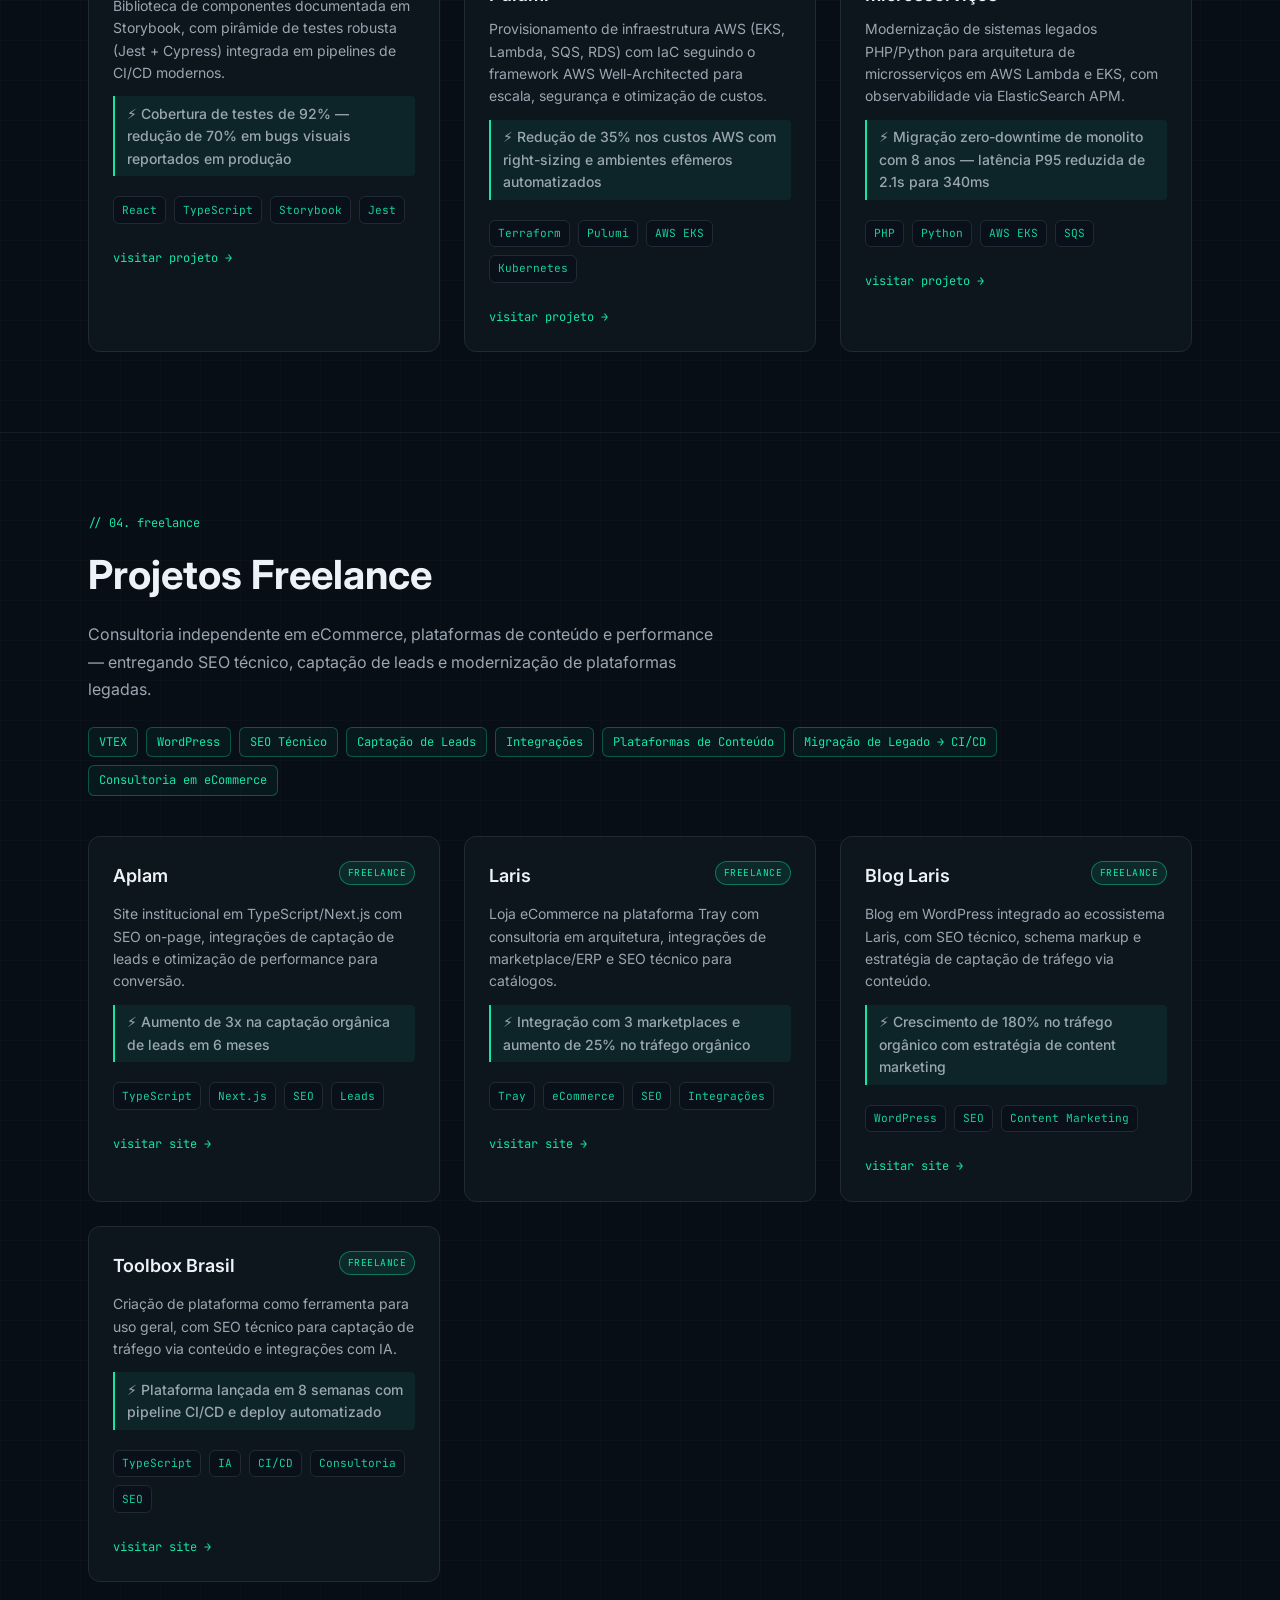
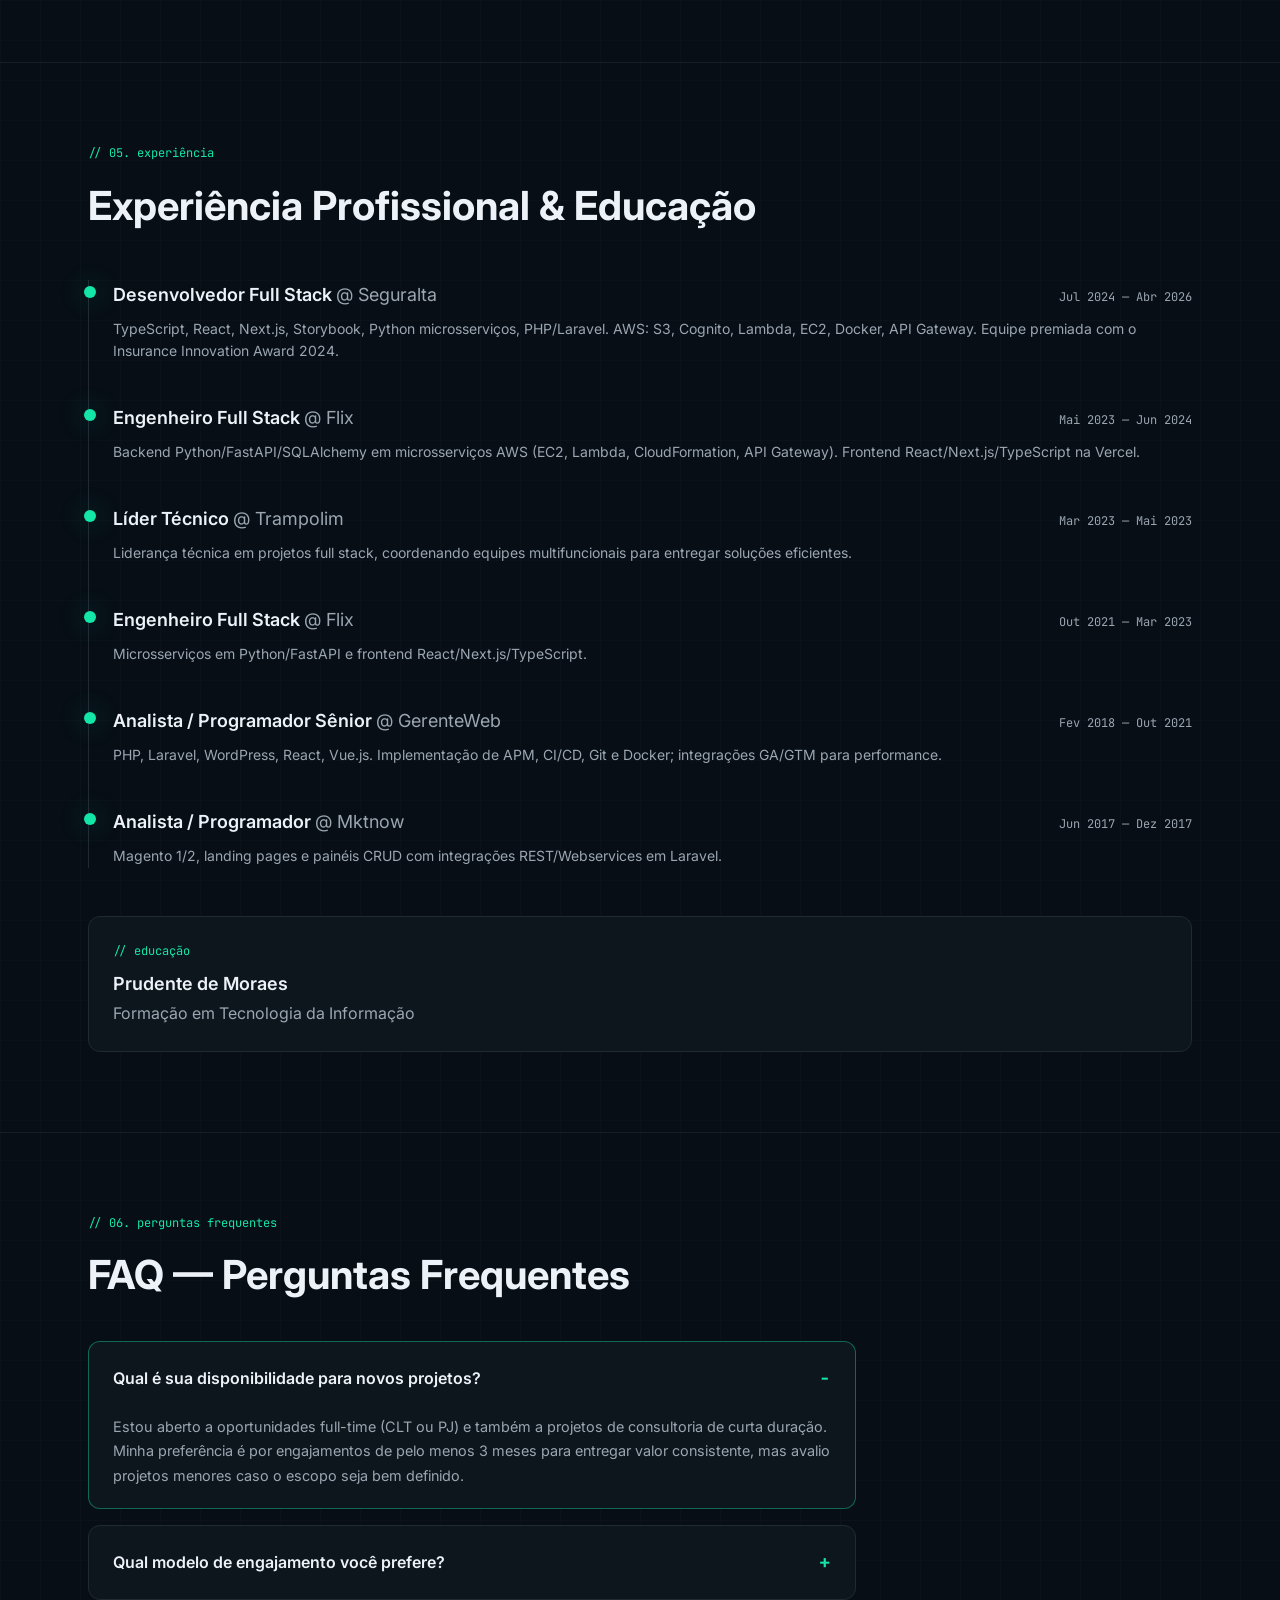
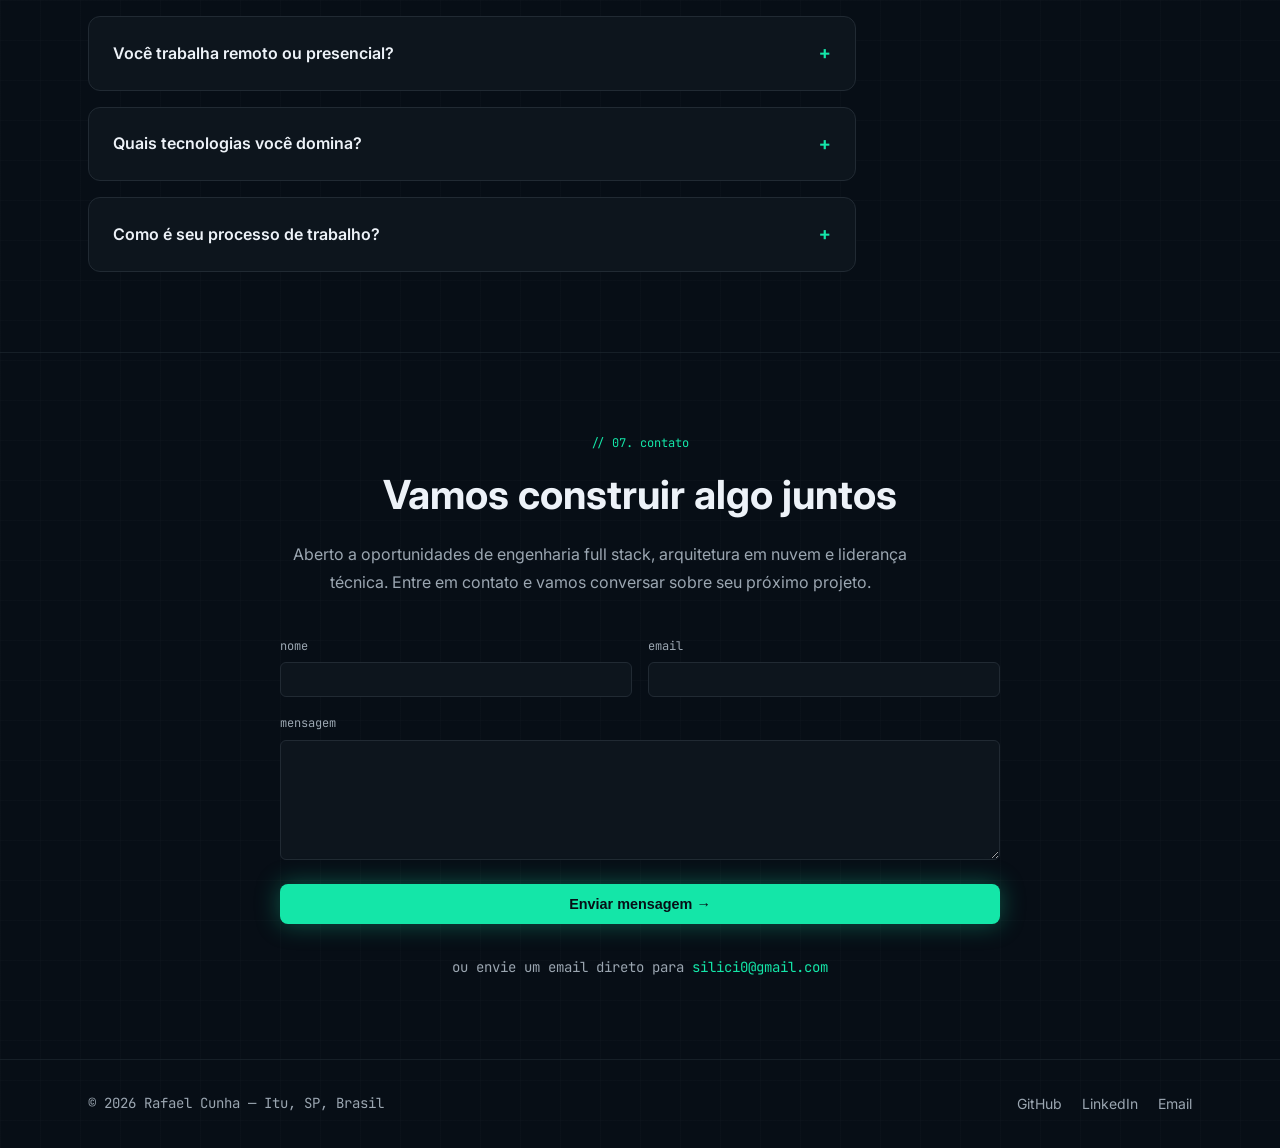
==== commit 87a7411d: "Fix SEO" ====
--- a/index.html
+++ b/index.html
@@ -3,15 +3,24 @@
 <head>
   <meta charset="UTF-8" />
   <meta name="viewport" content="width=device-width, initial-scale=1.0" />
-  <title>Rafael Cunha — Desenvolvedor Full Stack &amp; Engenheiro de Software</title>
-  <meta name="description" content="+15 anos arquitetando aplicações web de alto desempenho com React, Next.js, TypeScript, Python e AWS. Especialista em modernização de sistemas legados, microsserviços e IaC com Terraform/Pulumi." />
+  <title>Rafael Cunha | Dev Full Stack React, TypeScript, Python &amp; AWS</title>
+  <meta name="description" content="Engenheiro de Software Full Stack com 15+ anos. React, TypeScript, Python, PHP e AWS. Microsserviços, IaC e modernização de legados." />
+  <meta name="google-site-verification" content="gNM7vhj9QgwBkoI5hU5YjcT5nghdkI_Tch0gl3IjDlc" />
+  <meta property="og:title" content="Rafael Cunha | Dev Full Stack React, TypeScript, Python & AWS" />
+  <meta property="og:description" content="Engenheiro de Software Full Stack com 15+ anos. React, TypeScript, Python, PHP e AWS." />
   <meta property="og:image" content="https://nexus-port-ace.lovable.app/__l5e/assets-v1/9251e0b9-2730-4624-bc00-49ea01134260/rafael-cunha.jpg" />
+  <meta property="og:type" content="website" />
+  <meta name="twitter:card" content="summary_large_image" />
   <meta name="twitter:image" content="https://nexus-port-ace.lovable.app/__l5e/assets-v1/9251e0b9-2730-4624-bc00-49ea01134260/rafael-cunha.jpg" />
-  <link rel="canonical" href="/" />
-  <link rel="icon" href="favicon.ico" />
+  <link rel="canonical" href="https://rafaelcunha.github.io/" />
+  <link rel="icon" href="favicon.svg" type="image/svg+xml" />
+  <link rel="icon" href="favicon.ico" sizes="32x32" />
+  <link rel="apple-touch-icon" href="apple-touch-icon.png" />
   <link rel="preconnect" href="https://fonts.googleapis.com" />
   <link rel="preconnect" href="https://fonts.gstatic.com" crossorigin />
-  <link href="https://fonts.googleapis.com/css2?family=JetBrains+Mono:wght@400;500;700&family=Inter:wght@300;400;500;600;700;800&display=swap" rel="stylesheet" />
+  <link rel="preload" as="style" href="https://fonts.googleapis.com/css2?family=JetBrains+Mono:wght@400;500;700&family=Inter:wght@300;400;500;600;700;800&display=swap" />
+  <link rel="stylesheet" href="https://fonts.googleapis.com/css2?family=JetBrains+Mono:wght@400;500;700&family=Inter:wght@300;400;500;600;700;800&display=swap" media="print" onload="this.media='all'" />
+  <noscript><link rel="stylesheet" href="https://fonts.googleapis.com/css2?family=JetBrains+Mono:wght@400;500;700&family=Inter:wght@300;400;500;600;700;800&display=swap" /></noscript>
   <link rel="stylesheet" href="styles.css" />
   <script type="application/ld+json">
   {
@@ -22,7 +31,7 @@
     "image": "https://nexus-port-ace.lovable.app/__l5e/assets-v1/9251e0b9-2730-4624-bc00-49ea01134260/rafael-cunha.jpg",
     "address": {"@type": "PostalAddress", "addressLocality": "Itu", "addressRegion": "SP", "addressCountry": "BR"},
     "email": "silici0@gmail.com",
-    "url": "/",
+    "url": "https://rafaelcunha.github.io/",
     "sameAs": ["https://github.com/silici0", "https://www.linkedin.com/in/rafael-cunha"],
     "knowsAbout": ["React", "Next.js", "TypeScript", "Python", "AWS", "Microsserviços", "Node.js", "PHP"]
   }
@@ -40,11 +49,12 @@
       <nav class="nav-links" aria-label="Navegação principal">
         <a href="#about">Sobre</a>
         <a href="#projects">Projetos</a>
+        <a href="#services">Serviços</a>
         <a href="#freelance">Freelance</a>
         <a href="#experience">Experiência</a>
+        <a href="#faq">FAQ</a>
         <a href="#contact">Contato</a>
       </nav>
-      <!-- <a href="https://nexus-port-ace.lovable.app/__l5e/assets-v1/287a3325-c8ca-4fb8-a0b3-01c204d91467/rafael-cunha-cv.pdf" download="rafael-cunha-cv.pdf" class="nav-cv">$ curl cv.pdf</a> -->
       <button class="nav-toggle" aria-label="Abrir menu" aria-expanded="false">
         <span></span><span></span><span></span>
       </button>
@@ -56,12 +66,12 @@
     <div class="hero-gradient"></div>
     <div class="hero-container">
       <div class="hero-avatar">
-        <img src="https://nexus-port-ace.lovable.app/__l5e/assets-v1/9251e0b9-2730-4624-bc00-49ea01134260/rafael-cunha.jpg" alt="Rafael Cunha, Desenvolvedor Full Stack" width="224" height="224" loading="eager" />
+        <img src="https://nexus-port-ace.lovable.app/__l5e/assets-v1/9251e0b9-2730-4624-bc00-49ea01134260/rafael-cunha.jpg" alt="Rafael Cunha — Desenvolvedor Full Stack React, TypeScript, Python e AWS em Itu SP" width="224" height="224" loading="eager" />
       </div>
       <div class="hero-content">
         <p class="hero-file"><span class="opacity-60">~/</span>hello_world.ts</p>
-        <h1 class="hero-title">Rafael Cunha<span class="hero-dot">.</span></h1>
-        <h2 class="hero-subtitle">Desenvolvedor Full Stack <span class="text-primary">/</span> Engenheiro de Software</h2>
+        <h1 class="hero-title">Rafael Cunha — Desenvolvedor Full Stack React &amp; TypeScript<span class="hero-dot">.</span></h1>
+        <h2 class="hero-subtitle">Engenheiro de Software <span class="text-primary">/</span> React, Python, PHP &amp; AWS</h2>
         <p class="hero-description">
           +15 anos arquitetando aplicações web de alto desempenho com
           <span class="mono-highlight">React</span>,
@@ -70,13 +80,9 @@
           <span class="mono-highlight">PHP</span>,
           <span class="mono-highlight">Python</span> e
           <span class="mono-highlight">AWS</span>. Especialista em modernização de
-          sistemas legados, microsserviços e IaC com Terraform/Pulumi.
+          sistemas legados, microsserviços e Infrastructure as Code com Terraform e Pulumi.
         </p>
         <div class="hero-actions">
-          <!-- <a href="https://nexus-port-ace.lovable.app/__l5e/assets-v1/287a3325-c8ca-4fb8-a0b3-01c204d91467/rafael-cunha-cv.pdf" download="rafael-cunha-cv.pdf" class="btn-primary">
-            <svg viewBox="0 0 24 24" fill="none" stroke="currentColor" stroke-width="2.5" class="icon"><path d="M12 3v12m0 0l-4-4m4 4l4-4M4 21h16"/></svg>
-            Baixar CV
-          </a> -->
           <a href="https://github.com/silici0" target="_blank" rel="noopener" class="btn-outline" aria-label="Perfil no GitHub">
             <svg viewBox="0 0 24 24" fill="currentColor" class="icon"><path d="M12 .5C5.65.5.5 5.65.5 12a11.5 11.5 0 0 0 7.86 10.92c.57.1.78-.25.78-.55v-2c-3.2.7-3.87-1.36-3.87-1.36-.53-1.34-1.29-1.7-1.29-1.7-1.06-.72.08-.7.08-.7 1.17.08 1.78 1.2 1.78 1.2 1.04 1.78 2.72 1.27 3.38.97.1-.75.4-1.27.74-1.56-2.55-.29-5.24-1.28-5.24-5.7 0-1.26.45-2.28 1.2-3.08-.12-.3-.52-1.48.1-3.08 0 0 .98-.31 3.2 1.18a11 11 0 0 1 5.83 0c2.22-1.5 3.2-1.18 3.2-1.18.62 1.6.22 2.78.1 3.08.75.8 1.2 1.82 1.2 3.08 0 4.43-2.7 5.4-5.26 5.69.41.36.78 1.06.78 2.14v3.17c0 .3.2.66.79.55A11.5 11.5 0 0 0 23.5 12C23.5 5.65 18.35.5 12 .5z"/></svg>
             GitHub
@@ -84,6 +90,10 @@
           <a href="https://www.linkedin.com/in/rafael-cunha" target="_blank" rel="noopener" class="btn-outline" aria-label="Perfil no LinkedIn">
             <svg viewBox="0 0 24 24" fill="currentColor" class="icon"><path d="M20.45 20.45h-3.55v-5.57c0-1.33-.02-3.04-1.85-3.04-1.86 0-2.15 1.45-2.15 2.95v5.66H9.35V9h3.4v1.56h.05c.47-.9 1.63-1.85 3.36-1.85 3.6 0 4.26 2.37 4.26 5.45v6.29zM5.34 7.43a2.06 2.06 0 1 1 0-4.12 2.06 2.06 0 0 1 0 4.12zM7.12 20.45H3.56V9h3.56v11.45zM22.22 0H1.77C.79 0 0 .77 0 1.72v20.56C0 23.23.79 24 1.77 24h20.45c.98 0 1.78-.77 1.78-1.72V1.72C24 .77 23.2 0 22.22 0z"/></svg>
             LinkedIn
+          </a>
+          <a href="#contact" class="btn-primary">
+            <svg viewBox="0 0 24 24" fill="none" stroke="currentColor" stroke-width="2.5" class="icon"><path d="M3 8l7.89 5.26a2 2 0 002.22 0L21 8M5 19h14a2 2 0 002-2V7a2 2 0 00-2-2H5a2 2 0 00-2 2v10a2 2 0 002 2z"/></svg>
+            Contato
           </a>
         </div>
         <div class="hero-terminal">
@@ -103,32 +113,72 @@
   <section id="about" class="section">
     <div class="container">
       <p class="section-number">// 01. sobre</p>
-      <h2 class="section-title">Sobre mim</h2>
+      <h2 class="section-title">Sobre mim — Engenheiro de Software Full Stack</h2>
       <div class="about-grid">
         <article class="about-text">
-          <p>Sou Engenheiro de Software com mais de 15 anos de experiência arquitetando aplicações web de alto desempenho. Minha especialização atual é frontend moderno em React, Next.js e TypeScript, com gerenciamento de estado escalável usando Zustand e Context API, e documentação de componentes via Storybook.</p>
-          <p>Entrego software orientado por qualidade e resiliência — pirâmides de testes robustas com Jest (unitário) e Cypress (E2E) integradas a pipelines de CI/CD modernos. Também atuo em modernização de sistemas legados, migrando monolitos PHP/Python para microsserviços em AWS Lambda e EKS, com IaC em Terraform e Pulumi seguindo o AWS Well-Architected Framework.</p>
+          <p>Sou Engenheiro de Software com mais de 15 anos de experiência arquitetando aplicações web de alto desempenho. Minha especialização atual é frontend moderno em <strong>React</strong>, <strong>Next.js</strong> e <strong>TypeScript</strong>, com gerenciamento de estado escalável usando Zustand e Context API, e documentação de componentes via Storybook.</p>
+          <p>Entrego software orientado por qualidade e resiliência — pirâmides de testes robustas com Jest (unitário) e Cypress (E2E) integradas a pipelines de CI/CD modernos. Também atuo em modernização de sistemas legados, migrando monolitos <strong>PHP</strong>/<strong>Python</strong> para microsserviços em AWS Lambda e EKS, com Infrastructure as Code em Terraform e Pulumi seguindo o AWS Well-Architected Framework.</p>
+          <p>Ao longo da carreira, contribuí para plataformas que processam milhões de transações, liderou equipes multifuncionais e atuou na definição de arquiteturas cloud-native robustas. Meu foco é construir software que escala, com observabilidade, segurança e custos otimizados desde o primeiro deploy.</p>
         </article>
         <aside class="stack-card">
           <h3 class="stack-title">Stack principal</h3>
           <ul class="stack-list">
             <li><span class="stack-label">Frontend:</span> React, Next.js, TypeScript, Zustand, Storybook</li>
-            <li><span class="stack-label">Testes:</span> Jest, Cypress</li>
+            <li><span class="stack-label">Testes:</span> Jest, Cypress, Testing Library</li>
             <li><span class="stack-label">Cloud/IaC:</span> AWS (EC2, EKS, Lambda, SQS, RDS), Terraform, Pulumi</li>
-            <li><span class="stack-label">Backend:</span> FastAPI (Python), Laravel (PHP)</li>
-            <li><span class="stack-label">Observabilidade:</span> ElasticSearch APM</li>
+            <li><span class="stack-label">Backend:</span> FastAPI (Python), Laravel (PHP), Node.js</li>
+            <li><span class="stack-label">Observabilidade:</span> ElasticSearch APM, CloudWatch</li>
+            <li><span class="stack-label">DevOps:</span> Docker, Kubernetes, GitHub Actions, CI/CD</li>
           </ul>
         </aside>
       </div>
     </div>
   </section>
 
+  <!-- SERVICES -->
+  <section id="services" class="section">
+    <div class="container">
+      <p class="section-number">// 02. serviços</p>
+      <h2 class="section-title">Serviços de Engenharia de Software</h2>
+      <p class="section-desc">Três áreas de atuação que entrego valor mensurável para empresas e produtos digitais.</p>
+      <div class="services-grid">
+        <article class="service-card">
+          <h3>Desenvolvimento Frontend de Alta Performance</h3>
+          <p>Interfaces modernas em React, Next.js e TypeScript com foco em performance, acessibilidade e experiência do usuário. Design systems documentados com Storybook e pirâmides de testes completas (Jest + Cypress). Ideal para produtos SaaS, plataformas B2B e dashboards complexos que precisam escalar com qualidade.</p>
+          <ul class="service-deliverables">
+            <li>Aplicações SPA/SSR com React e Next.js</li>
+            <li>Design Systems com Storybook e testes automatizados</li>
+            <li>Otimização de Core Web Vitals e performance</li>
+          </ul>
+        </article>
+        <article class="service-card">
+          <h3>Arquitetura Cloud &amp; Microsserviços AWS</h3>
+          <p>Desenho e implementação de arquiteturas cloud-native na AWS com EKS, Lambda, API Gateway, SQS e RDS. Infrastructure as Code com Terraform e Pulumi seguindo o Well-Architected Framework. Backend em Python (FastAPI) e PHP (Laravel) para APIs REST e event-driven systems.</p>
+          <ul class="service-deliverables">
+            <li>Migração de monolitos para microsserviços</li>
+            <li>IaC com Terraform/Pulumi para ambientes reprodutíveis</li>
+            <li>Pipelines CI/CD com observabilidade integrada</li>
+          </ul>
+        </article>
+        <article class="service-card">
+          <h3>Modernização de Sistemas Legados</h3>
+          <p>Transformação incremental de sistemas legados PHP e Python para arquiteturas modernas sem downtime. Estratégias de strangler pattern, containerização com Docker/Kubernetes e integração gradual com serviços gerenciados AWS. Observabilidade end-to-end com ElasticSearch APM.</p>
+          <ul class="service-deliverables">
+            <li>Strangler pattern para migração sem risco</li>
+            <li>Containerização e orquestração com EKS</li>
+            <li>Observabilidade e alertas com APM</li>
+          </ul>
+        </article>
+      </div>
+    </div>
+  </section>
+
   <!-- PROJECTS -->
   <section id="projects" class="section">
     <div class="container">
-      <p class="section-number">// 02. projetos</p>
-      <h2 class="section-title">Projetos em destaque</h2>
-      <p class="section-desc">Uma seleção de projetos e plataformas nas quais atuei como engenheiro full stack.</p>
+      <p class="section-number">// 03. projetos</p>
+      <h2 class="section-title">Projetos em Destaque com React, Python e AWS</h2>
+      <p class="section-desc">Uma seleção de projetos e plataformas nas quais atuei como engenheiro full stack, com resultados concretos de negócio.</p>
       <div class="projects-grid">
       </div>
     </div>
@@ -137,15 +187,15 @@
   <!-- FREELANCE -->
   <section id="freelance" class="section">
     <div class="container">
-      <p class="section-number">// 03. freelance</p>
+      <p class="section-number">// 04. freelance</p>
       <div class="freelance-header">
         <div>
           <h2 class="section-title">Projetos Freelance</h2>
-          <p class="section-desc">Consultoria independente em eCommerce, CMS e performance — entregando SEO técnico, captação de leads e modernização de plataformas legadas.</p>
+          <p class="section-desc">Consultoria independente em eCommerce, plataformas de conteúdo e performance — entregando SEO técnico, captação de leads e modernização de plataformas legadas.</p>
         </div>
         <ul class="skill-pills">
-          <li>VTEX</li><li>WordPress</li><li>SEO</li><li>Captação de Leads</li>
-          <li>Integrações</li><li>Plataformas CMS</li><li>Migração de Legado → CI/CD</li><li>Consultoria em eCommerce</li>
+          <li>VTEX</li><li>WordPress</li><li>SEO Técnico</li><li>Captação de Leads</li>
+          <li>Integrações</li><li>Plataformas de Conteúdo</li><li>Migração de Legado → CI/CD</li><li>Consultoria em eCommerce</li>
         </ul>
       </div>
       <div class="freelance-grid">
@@ -156,10 +206,9 @@
   <!-- EXPERIENCE -->
   <section id="experience" class="section">
     <div class="container">
-      <p class="section-number">// 04. experiência</p>
+      <p class="section-number">// 05. experiência</p>
       <div class="experience-header">
-        <h2 class="section-title">Experiência &amp; Educação</h2>
-        <!-- <a href="https://nexus-port-ace.lovable.app/__l5e/assets-v1/287a3325-c8ca-4fb8-a0b3-01c204d91467/rafael-cunha-cv.pdf" download="rafael-cunha-cv.pdf" class="btn-cv-download">↓ Baixar CV completo</a> -->
+        <h2 class="section-title">Experiência Profissional &amp; Educação</h2>
       </div>
       <ol class="timeline">
       </ol>
@@ -171,15 +220,44 @@
     </div>
   </section>
 
+  <!-- FAQ -->
+  <section id="faq" class="section">
+    <div class="container">
+      <p class="section-number">// 06. perguntas frequentes</p>
+      <h2 class="section-title">FAQ — Perguntas Frequentes</h2>
+      <div class="faq-grid">
+        <details class="faq-item" open>
+          <summary>Qual é sua disponibilidade para novos projetos?</summary>
+          <p>Estou aberto a oportunidades full-time (CLT ou PJ) e também a projetos de consultoria de curta duração. Minha preferência é por engajamentos de pelo menos 3 meses para entregar valor consistente, mas avalio projetos menores caso o escopo seja bem definido.</p>
+        </details>
+        <details class="faq-item">
+          <summary>Qual modelo de engajamento você prefere?</summary>
+          <p>Trabalho tanto como membro integrado a um time existente quanto como consultor independente. Para engajamentos de consultoria, prefiro escopo fechado com entregas incrementais e revisões quinzenais. Para posições full-time, me adapto à metodologia da empresa (Scrum, Kanban, Shape Up).</p>
+        </details>
+        <details class="faq-item">
+          <summary>Você trabalha remoto ou presencial?</summary>
+          <p>Trabalho 100% remoto desde 2018, a partir de Itu, SP. Tenho experiência com equipes distribuídas em diferentes fusos horários e uso ferramentas como Slack, Linear, Notion e GitHub Projects para manter comunicação assíncrona eficiente. Estou disponível para encontros presenciais eventuais na região de São Paulo.</p>
+        </details>
+        <details class="faq-item">
+          <summary>Quais tecnologias você domina?</summary>
+          <p>Minha stack principal é React, Next.js e TypeScript no frontend, Python (FastAPI) e PHP (Laravel) no backend, e AWS para infraestrutura cloud. Tenho experiência sólida com Terraform, Pulumi, Docker, Kubernetes, Jest, Cypress e ElasticSearch APM. Aprendo novas ferramentas rapidamente quando o projeto demanda.</p>
+        </details>
+        <details class="faq-item">
+          <summary>Como é seu processo de trabalho?</summary>
+          <p>Começo entendendo o problema de negócio antes de propor soluções técnicas. Priorizo entregas incrementais com feedback contínuo, cobertura de testes desde o início, e documentação que permite onboarding rápido de outros devs. Observabilidade e CI/CD são padrão em tudo que construo.</p>
+        </details>
+      </div>
+    </div>
+  </section>
+
   <!-- CONTACT -->
   <section id="contact" class="section section-contact">
     <div class="container container-narrow">
-      <p class="section-number">// 05. contato</p>
+      <p class="section-number">// 07. contato</p>
       <h2 class="section-title">Vamos construir algo juntos</h2>
-      <p class="section-desc">Aberto a oportunidades de engenharia full stack, arquitetura em nuvem e liderança técnica.</p>
-      
-      <form class="contact-form" action="https://api.web3forms.com/submit" method="post" >
-          <input type="hidden" name="access_key" value="7bcf4b73-7d0d-4787-9f6f-15a543f6ac5e">
+      <p class="section-desc">Aberto a oportunidades de engenharia full stack, arquitetura em nuvem e liderança técnica. Entre em contato e vamos conversar sobre seu próximo projeto.</p>
+      <form id="form" class="contact-form" action="https://api.web3forms.com/submit" method="post">
+        <input type="hidden" name="access_key" value="7bcf4b73-7d0d-4787-9f6f-15a543f6ac5e" />
         <div class="form-row">
           <label class="form-group">
             <span class="form-label">nome</span>
@@ -196,6 +274,7 @@
         </label>
         <button type="submit" class="btn-primary btn-submit">Enviar mensagem →</button>
       </form>
+      <p class="contact-alt">ou envie um email direto para <a href="mailto:silici0@gmail.com">silici0@gmail.com</a></p>
     </div>
   </section>
 
@@ -206,10 +285,19 @@
       <div class="footer-links">
         <a href="https://github.com/silici0" target="_blank" rel="noopener">GitHub</a>
         <a href="https://www.linkedin.com/in/rafael-cunha" target="_blank" rel="noopener">LinkedIn</a>
+        <a href="mailto:silici0@gmail.com">Email</a>
       </div>
     </div>
   </footer>
 
+  <!-- Google Analytics (deferred) -->
+  <script async src="https://www.googletagmanager.com/gtag/js?id=G-S8F3G6EHF2"></script>
+  <script>
+    window.dataLayer = window.dataLayer || [];
+    function gtag(){dataLayer.push(arguments);}
+    gtag('js', new Date());
+    gtag('config', 'G-S8F3G6EHF2');
+  </script>
   <script src="script.js"></script>
 </body>
 </html>
--- a/styles.css
+++ b/styles.css
@@ -358,6 +358,59 @@
 
 .stack-label { color: var(--muted-foreground); }
 
+/* ===== SERVICES ===== */
+.services-grid {
+  margin-top: 2.5rem;
+  display: grid;
+  gap: 1.5rem;
+  grid-template-columns: repeat(auto-fill, minmax(300px, 1fr));
+}
+
+.service-card {
+  border: 1px solid var(--border);
+  background: var(--card);
+  border-radius: 0.75rem;
+  padding: 1.75rem;
+  transition: transform 0.2s, box-shadow 0.2s;
+}
+
+.service-card:hover {
+  transform: translateY(-4px);
+  box-shadow: var(--glow-primary);
+}
+
+.service-card h3 {
+  font-size: 1.1rem;
+  font-weight: 600;
+  margin-bottom: 0.75rem;
+  color: var(--foreground);
+}
+
+.service-card > p {
+  font-size: 0.875rem;
+  color: var(--muted-foreground);
+  line-height: 1.7;
+  margin-bottom: 1rem;
+}
+
+.service-deliverables {
+  list-style: none;
+  padding: 0;
+}
+
+.service-deliverables li {
+  font-size: 0.8rem;
+  color: var(--primary);
+  font-family: var(--font-mono);
+  padding: 0.3rem 0;
+  border-top: 1px solid oklch(0.28 0.02 250 / 0.5);
+}
+
+.service-deliverables li::before {
+  content: "→ ";
+  opacity: 0.6;
+}
+
 /* ===== PROJECTS ===== */
 .projects-grid {
   margin-top: 2.5rem;
@@ -455,6 +508,17 @@
 }
 .project-link:hover { text-decoration: underline; }
 
+.project-result {
+  margin-top: 0.5rem;
+  font-size: 0.8rem;
+  font-weight: 500;
+  color: var(--primary);
+  background: oklch(0.82 0.17 165 / 0.08);
+  border-left: 2px solid var(--primary);
+  padding: 0.4rem 0.75rem;
+  border-radius: 0 0.25rem 0.25rem 0;
+}
+
 /* ===== FREELANCE ===== */
 .freelance-header {
   display: flex;
@@ -648,6 +712,64 @@
   font-weight: 600;
 }
 
+/* ===== FAQ ===== */
+.faq-grid {
+  margin-top: 2rem;
+  display: grid;
+  gap: 1rem;
+  max-width: 48rem;
+}
+
+.faq-item {
+  border: 1px solid var(--border);
+  background: var(--card);
+  border-radius: 0.75rem;
+  padding: 0;
+  overflow: hidden;
+  transition: border-color 0.2s;
+}
+
+.faq-item[open] {
+  border-color: oklch(0.82 0.17 165 / 0.4);
+}
+
+.faq-item summary {
+  padding: 1.25rem 1.5rem;
+  font-weight: 600;
+  font-size: 1rem;
+  cursor: pointer;
+  list-style: none;
+  display: flex;
+  align-items: center;
+  justify-content: space-between;
+  gap: 1rem;
+  transition: color 0.2s;
+}
+
+.faq-item summary::-webkit-details-marker { display: none; }
+
+.faq-item summary::after {
+  content: "+";
+  font-family: var(--font-mono);
+  font-size: 1.2rem;
+  color: var(--primary);
+  flex-shrink: 0;
+  transition: transform 0.2s;
+}
+
+.faq-item[open] summary::after {
+  content: "−";
+}
+
+.faq-item summary:hover { color: var(--primary); }
+
+.faq-item > p {
+  padding: 0 1.5rem 1.25rem;
+  font-size: 0.9rem;
+  color: var(--muted-foreground);
+  line-height: 1.7;
+}
+
 /* ===== CONTACT ===== */
 .contact-form {
   margin-top: 2.5rem;
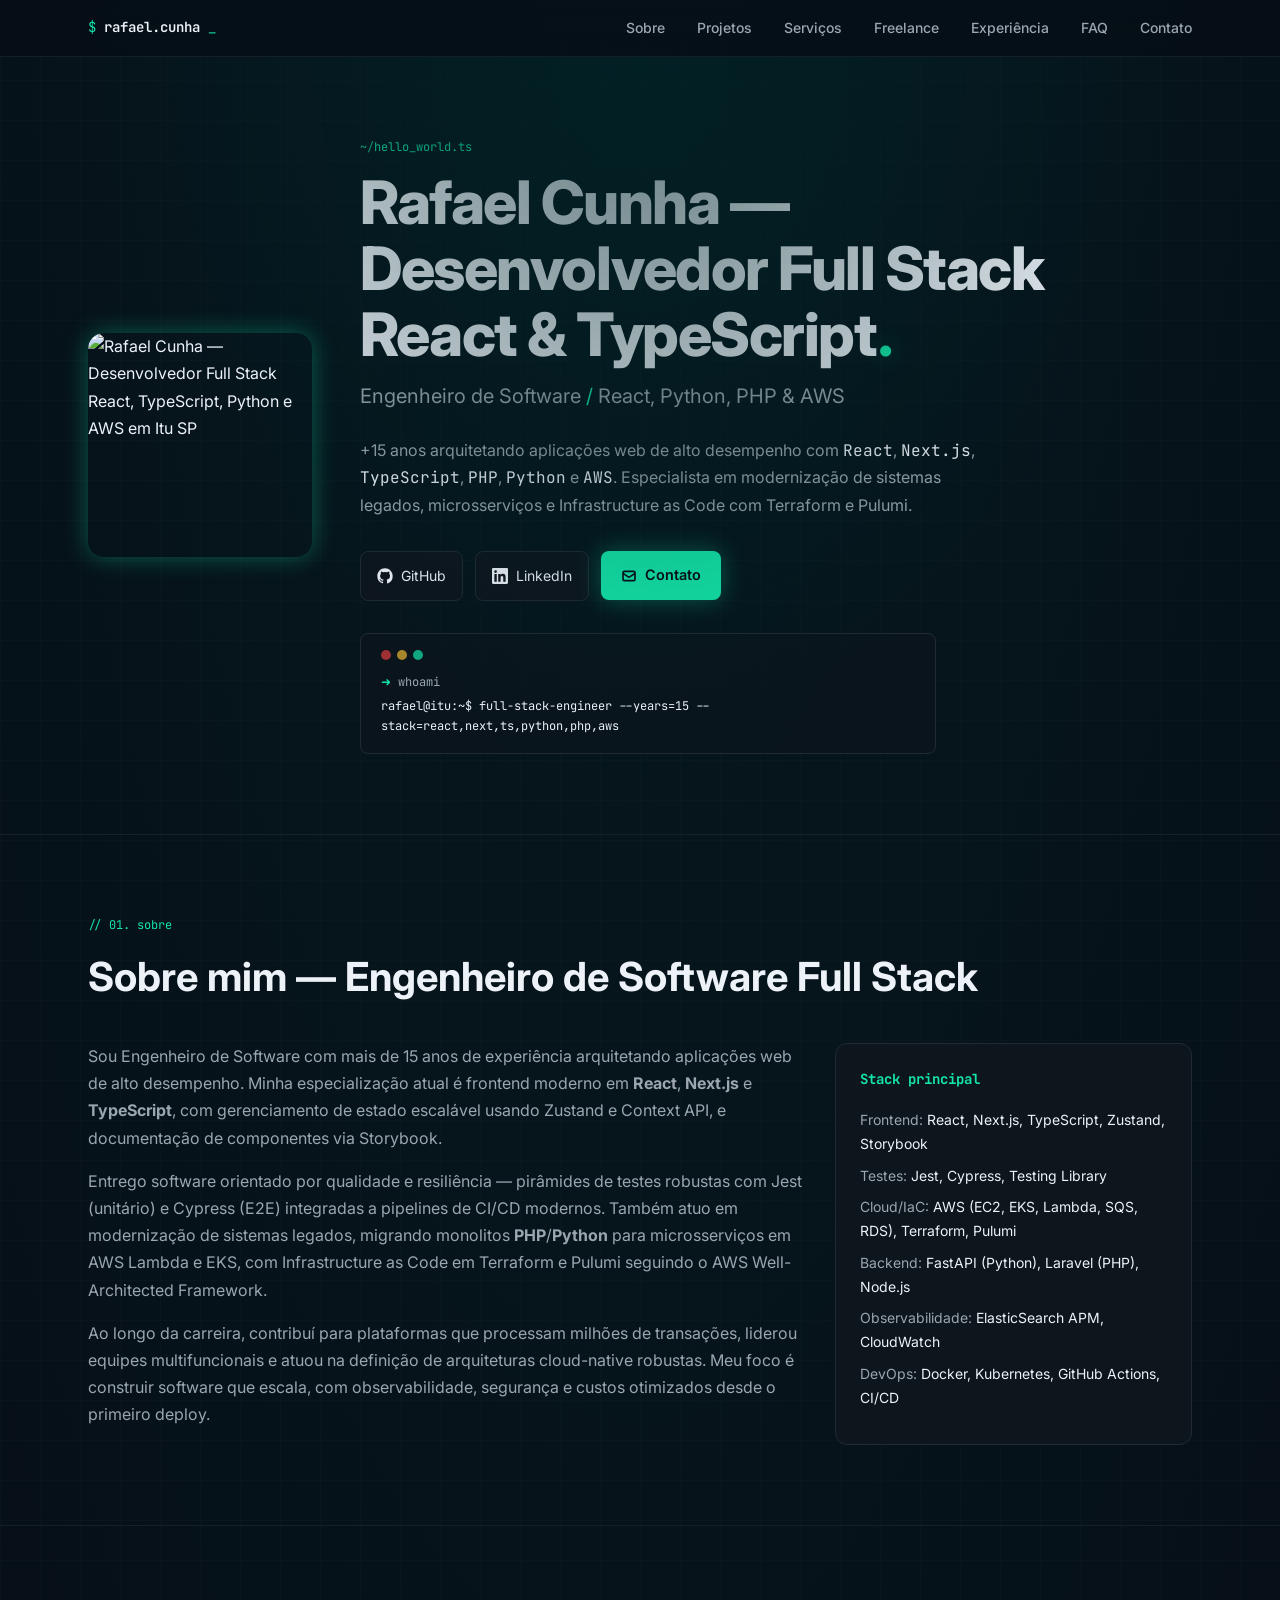
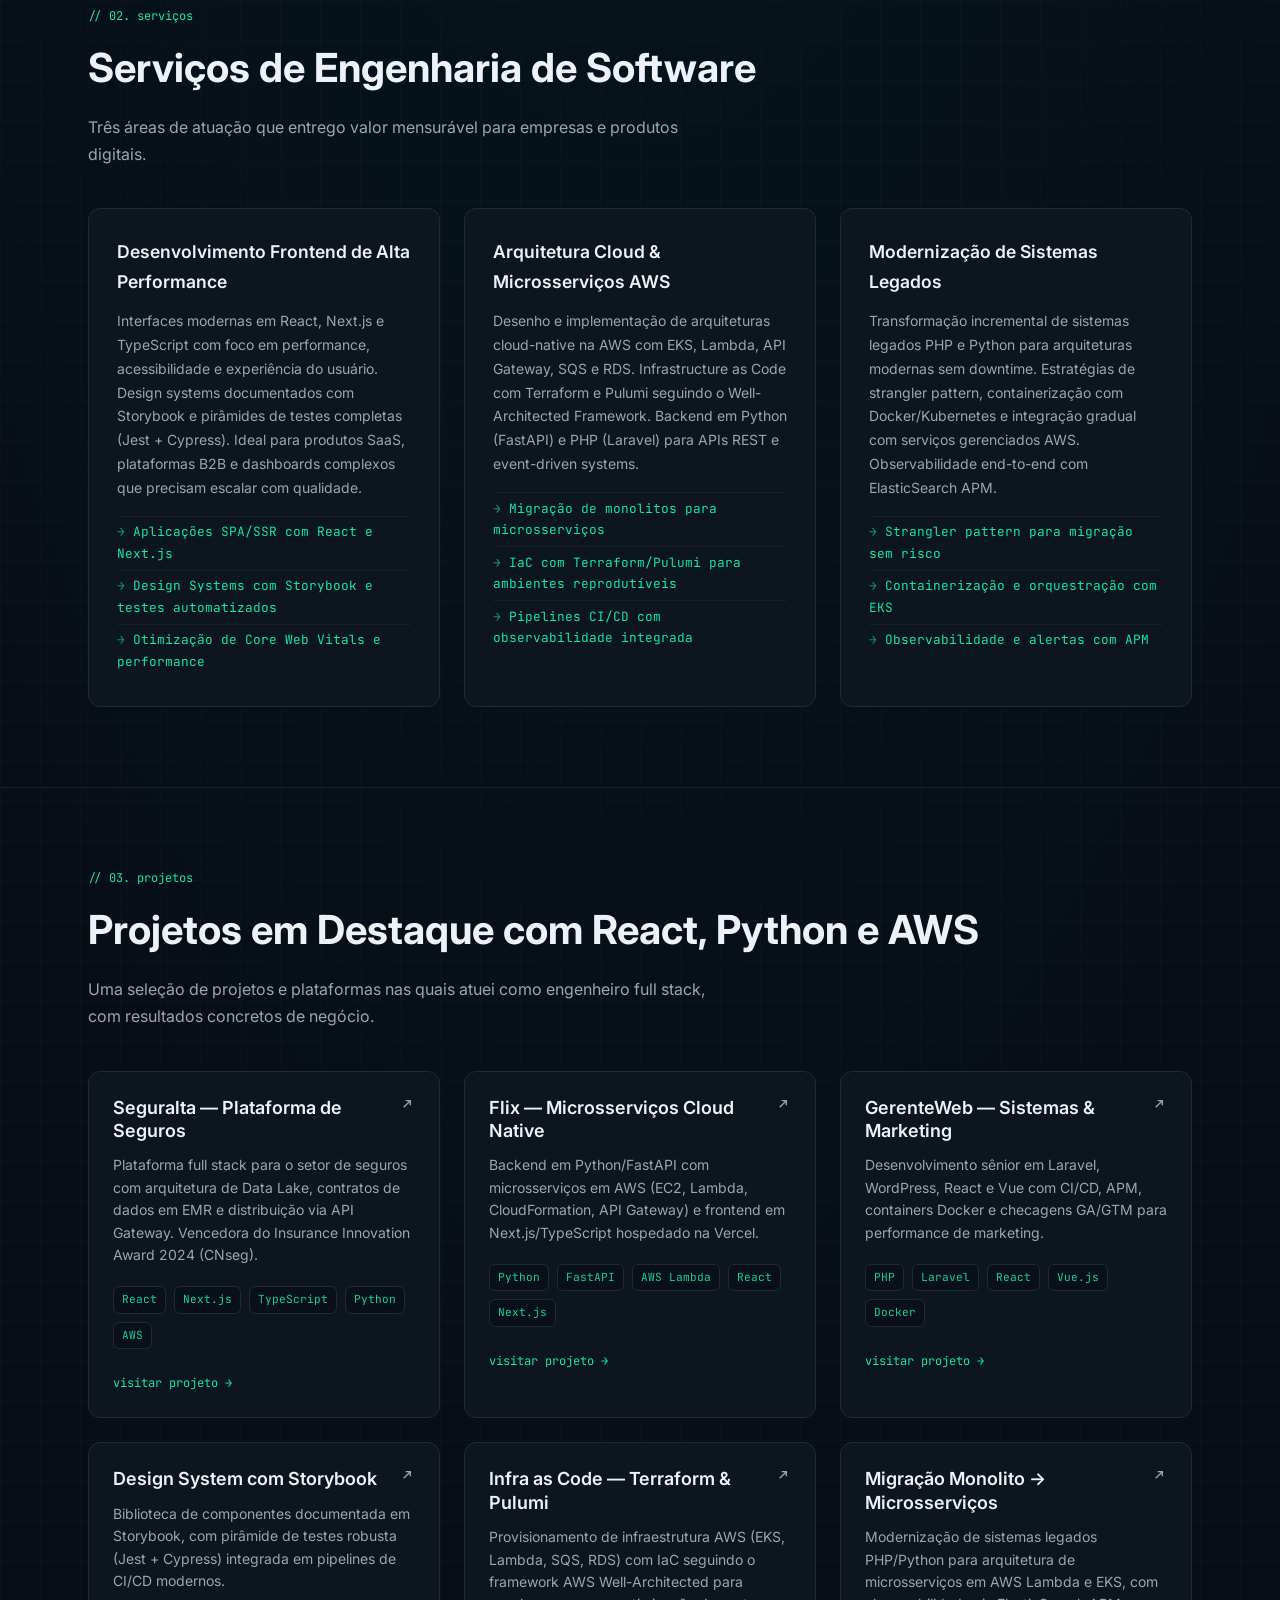
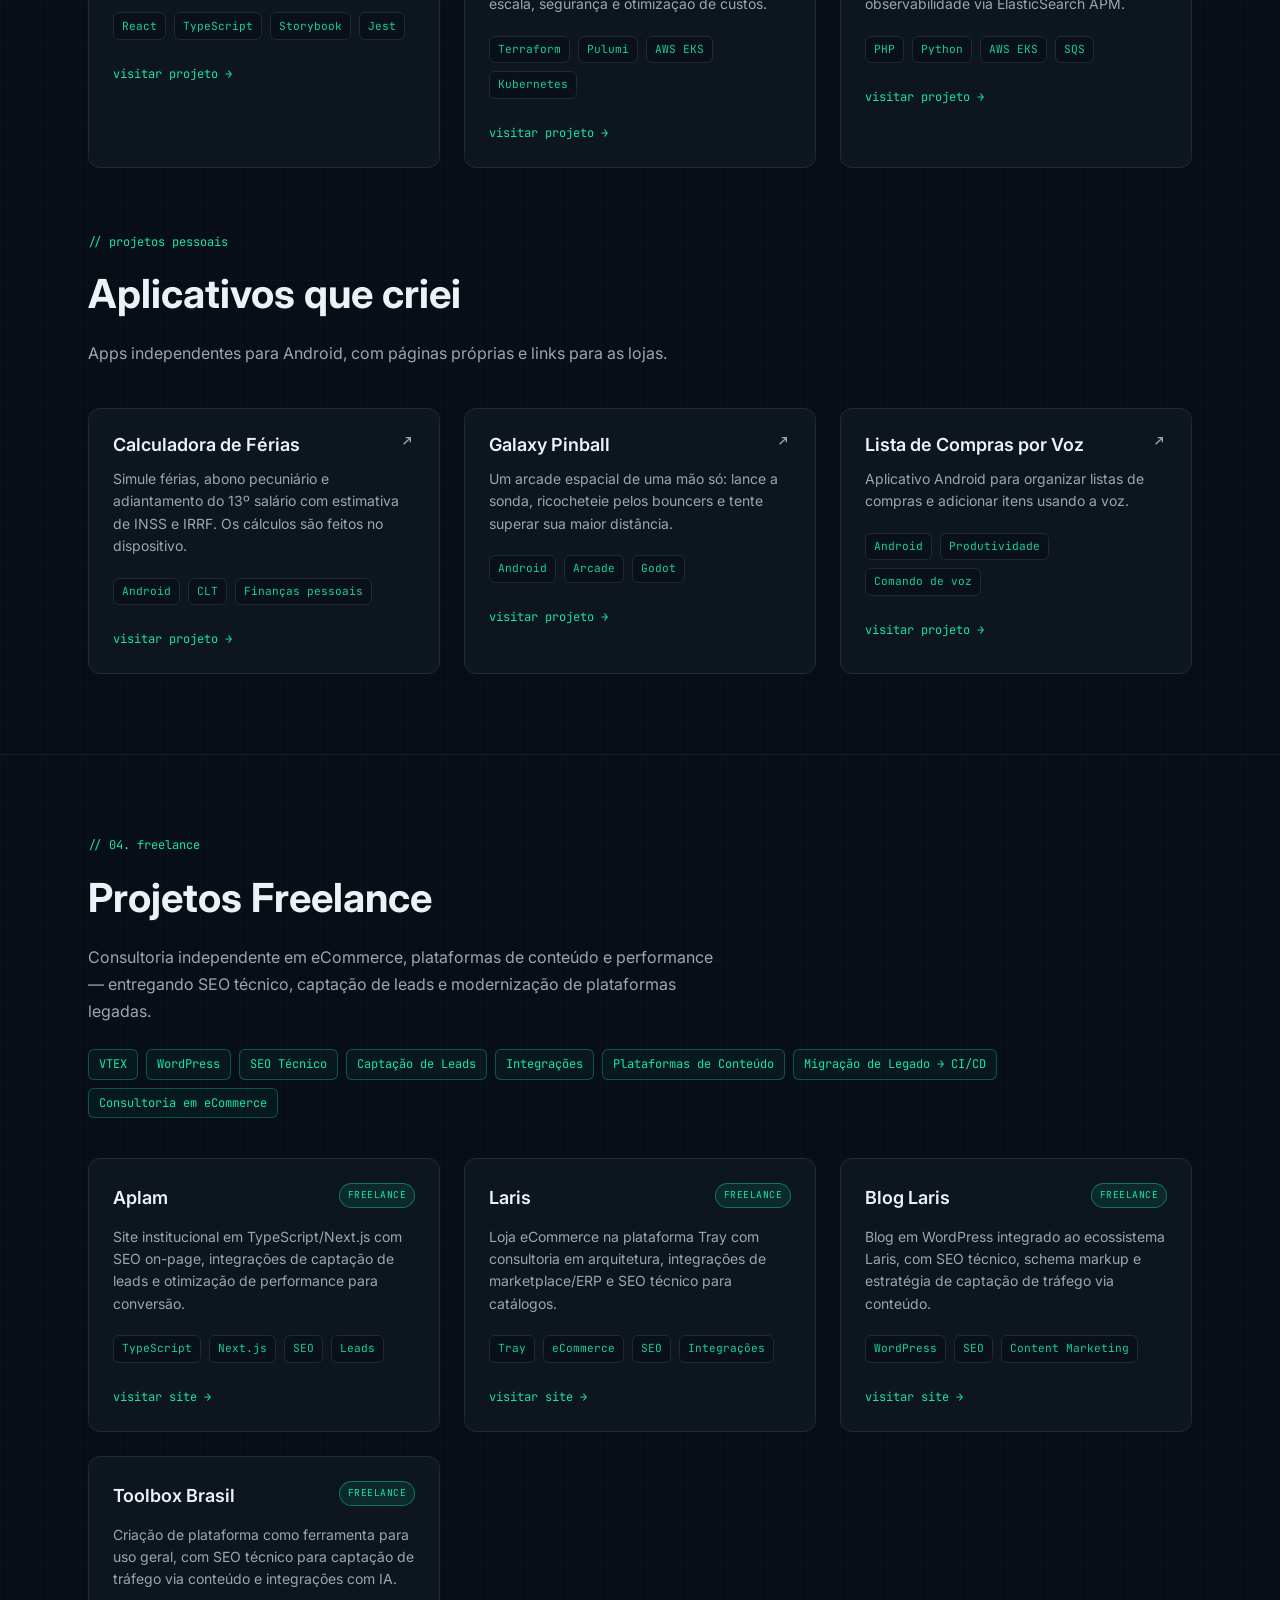
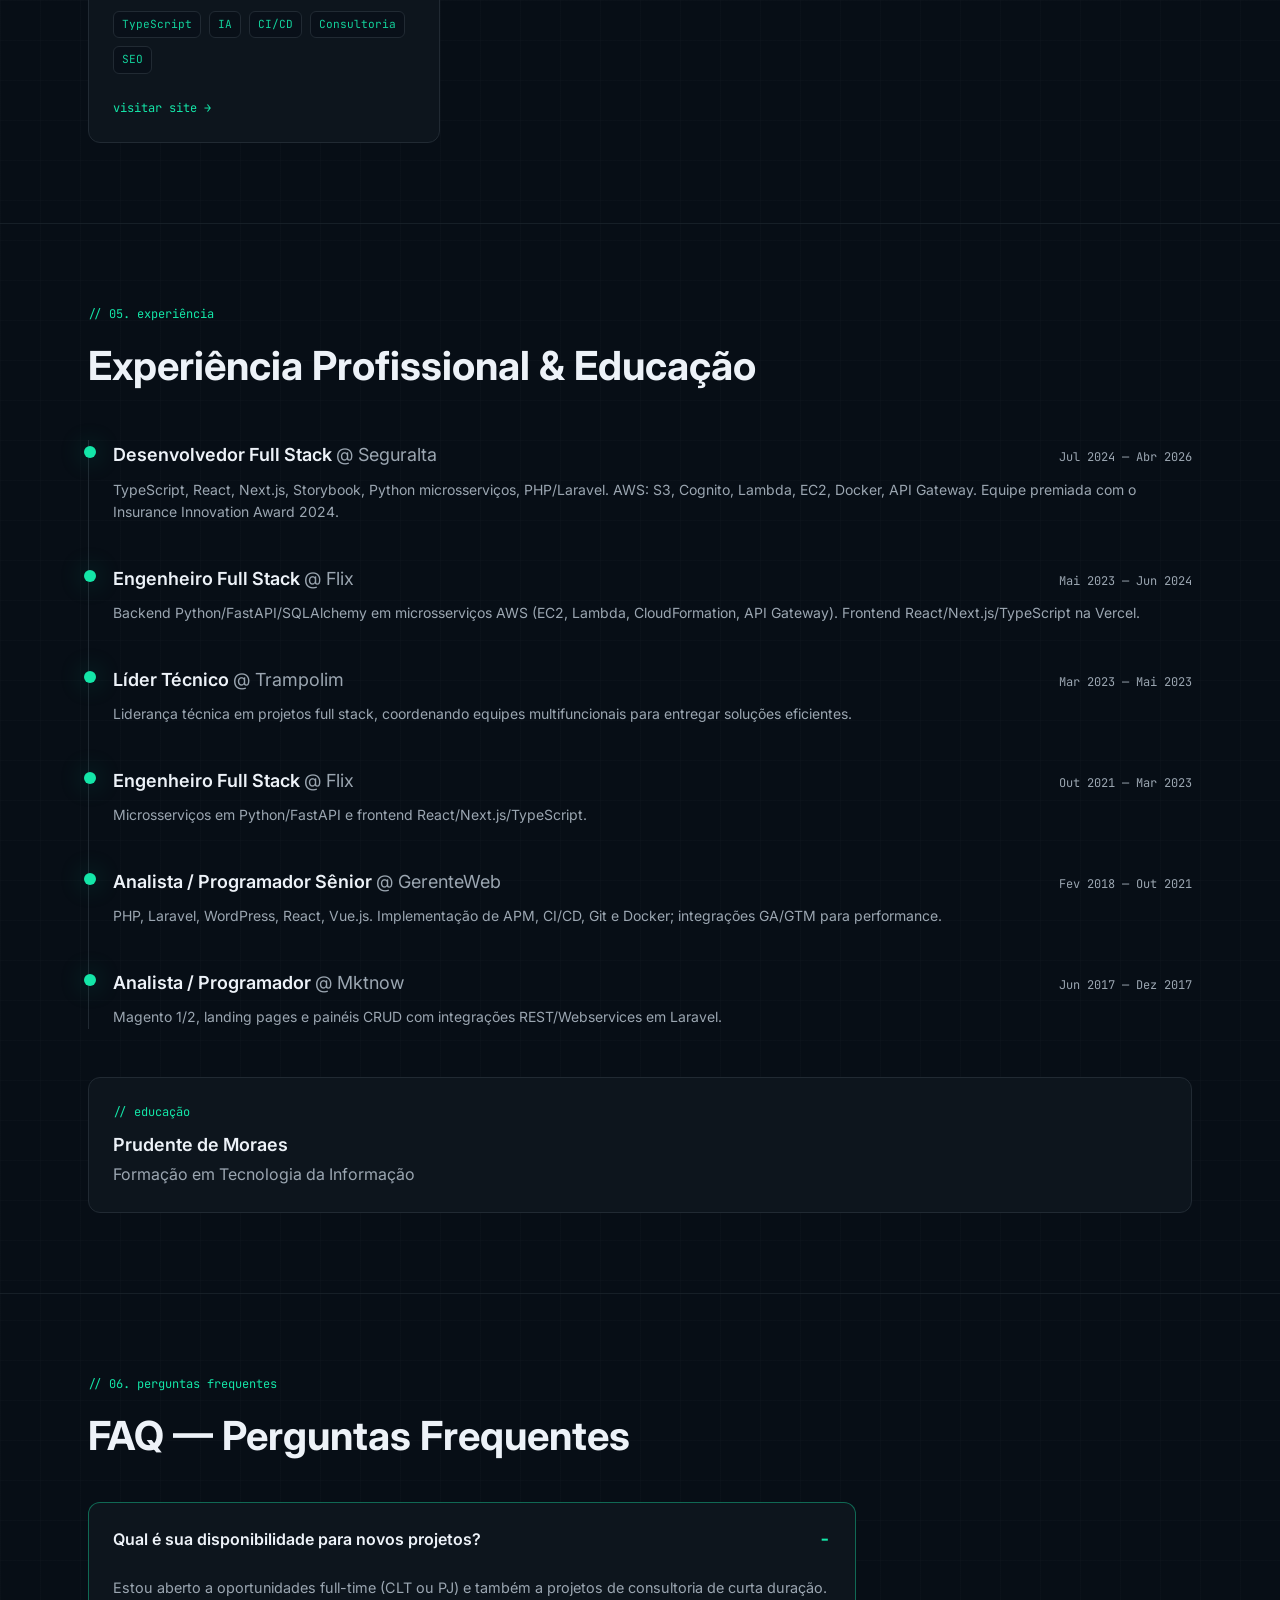
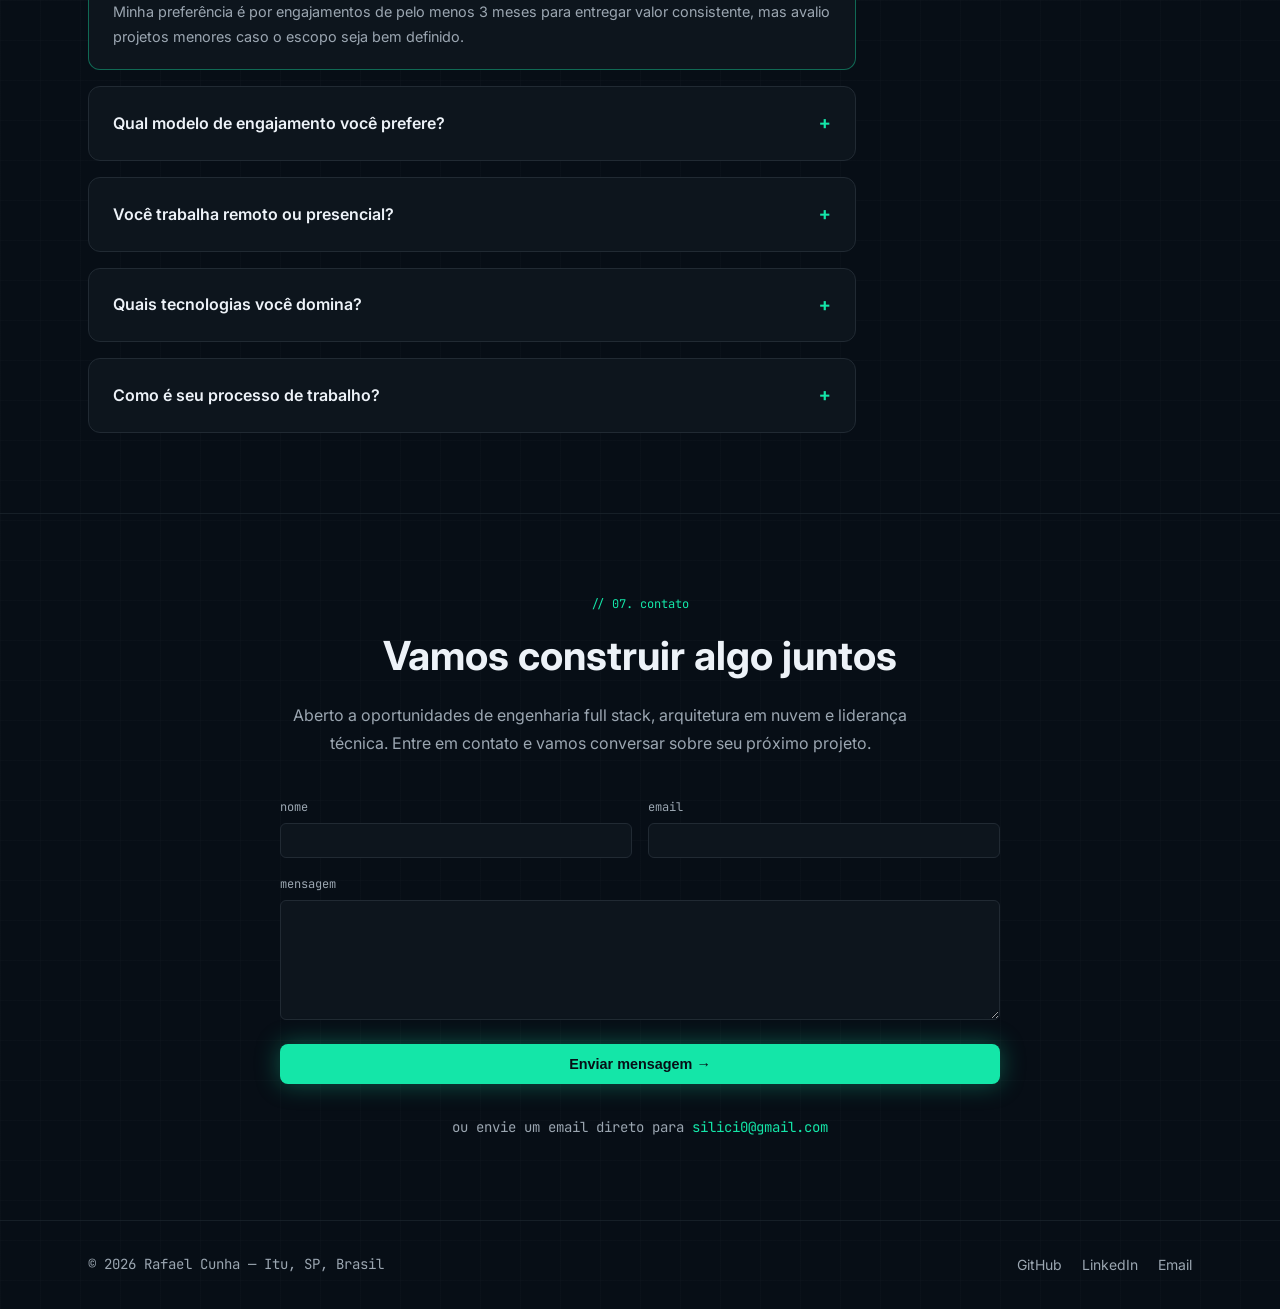
==== commit 15bfe14d: "Add personal app pages and legal information" ====
--- a/index.html
+++ b/index.html
@@ -12,7 +12,7 @@
   <meta property="og:type" content="website" />
   <meta name="twitter:card" content="summary_large_image" />
   <meta name="twitter:image" content="https://nexus-port-ace.lovable.app/__l5e/assets-v1/9251e0b9-2730-4624-bc00-49ea01134260/rafael-cunha.jpg" />
-  <link rel="canonical" href="https://rafaelcunha.github.io/" />
+  <link rel="canonical" href="https://silici0.github.io/" />
   <link rel="icon" href="favicon.svg" type="image/svg+xml" />
   <link rel="icon" href="favicon.ico" sizes="32x32" />
   <link rel="apple-touch-icon" href="apple-touch-icon.png" />
@@ -31,7 +31,7 @@
     "image": "https://nexus-port-ace.lovable.app/__l5e/assets-v1/9251e0b9-2730-4624-bc00-49ea01134260/rafael-cunha.jpg",
     "address": {"@type": "PostalAddress", "addressLocality": "Itu", "addressRegion": "SP", "addressCountry": "BR"},
     "email": "silici0@gmail.com",
-    "url": "https://rafaelcunha.github.io/",
+    "url": "https://silici0.github.io/",
     "sameAs": ["https://github.com/silici0", "https://www.linkedin.com/in/rafael-cunha"],
     "knowsAbout": ["React", "Next.js", "TypeScript", "Python", "AWS", "Microsserviços", "Node.js", "PHP"]
   }
@@ -181,6 +181,13 @@
       <p class="section-desc">Uma seleção de projetos e plataformas nas quais atuei como engenheiro full stack, com resultados concretos de negócio.</p>
       <div class="projects-grid">
       </div>
+      <div class="personal-projects-heading">
+        <p class="section-number">// projetos pessoais</p>
+        <h3 class="section-title">Aplicativos que criei</h3>
+        <p class="section-desc">Apps independentes para Android, com páginas próprias e links para as lojas.</p>
+      </div>
+      <div class="projects-grid personal-projects-grid">
+      </div>
     </div>
   </section>
 
--- a/styles.css
+++ b/styles.css
@@ -419,6 +419,8 @@
   grid-template-columns: repeat(auto-fill, minmax(300px, 1fr));
 }
 
+.personal-projects-heading { margin-top: 4rem; }
+
 .project-card {
   position: relative;
   display: flex;
